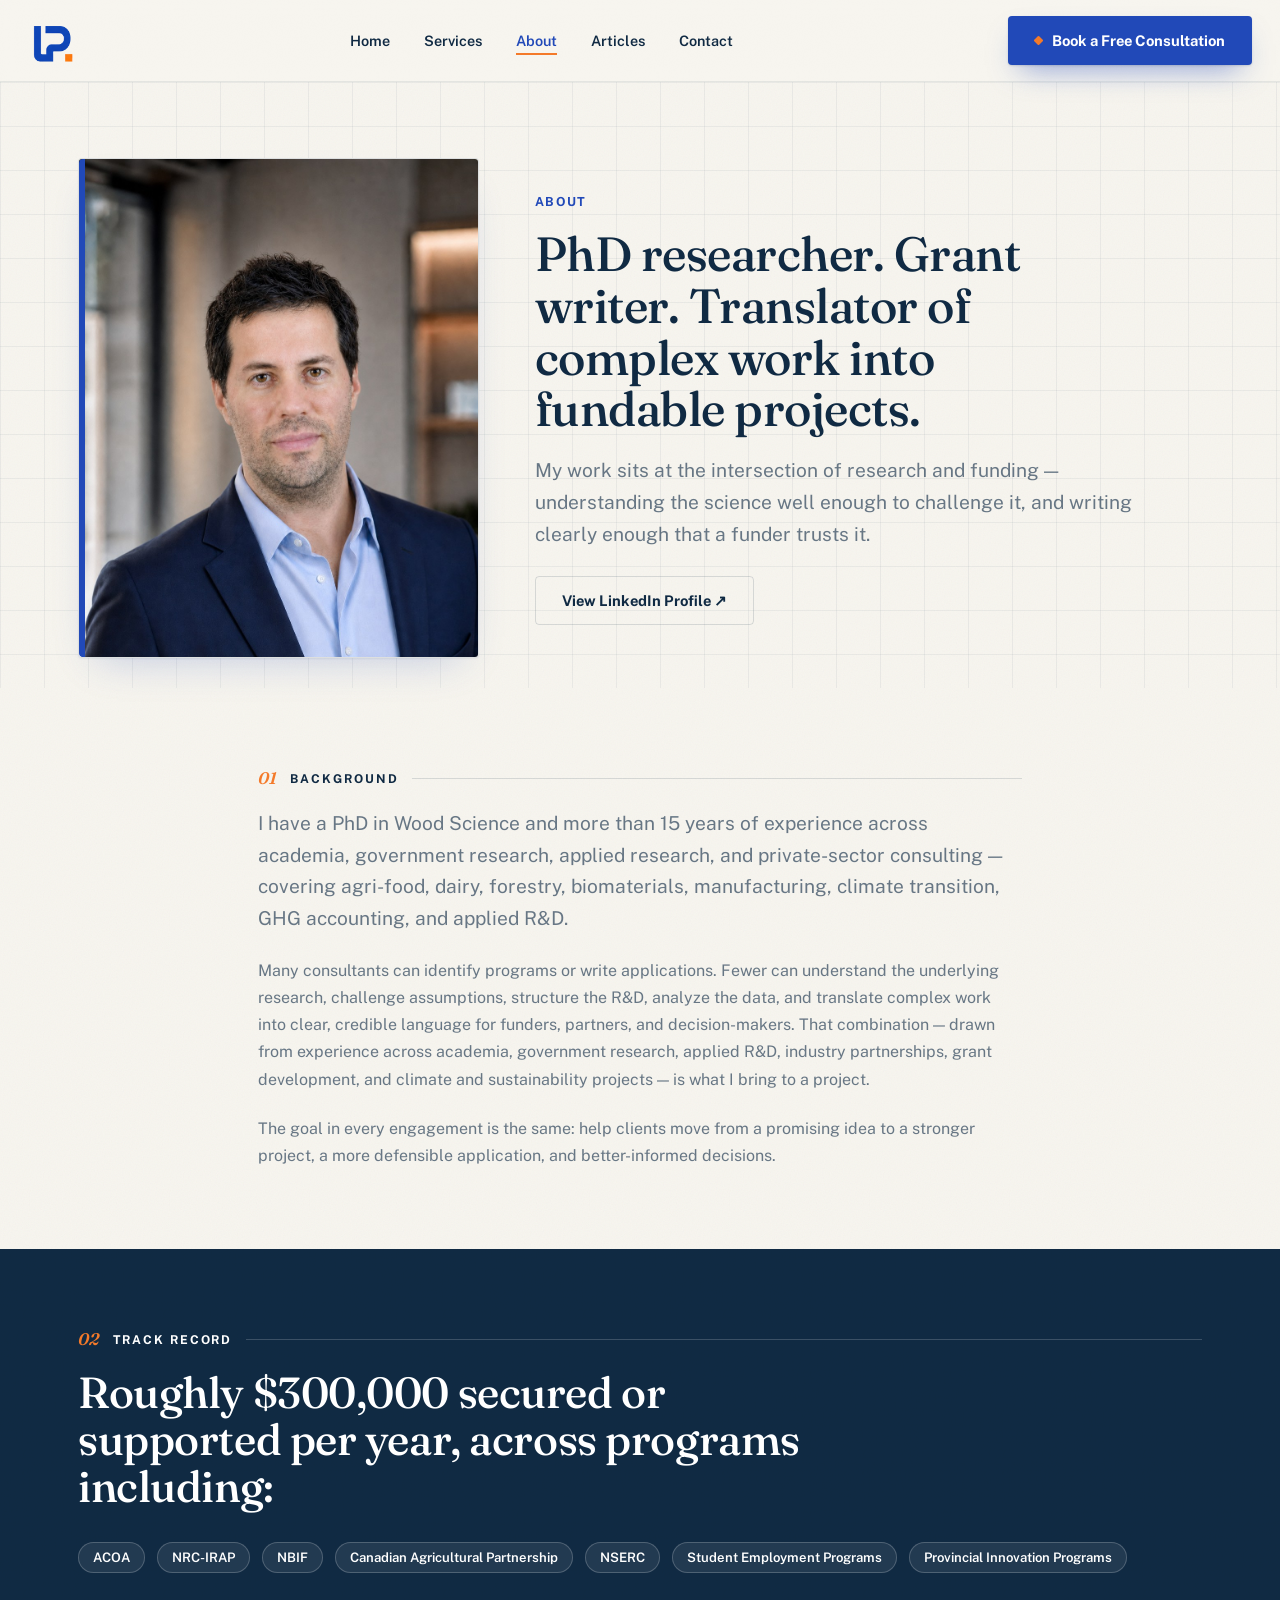
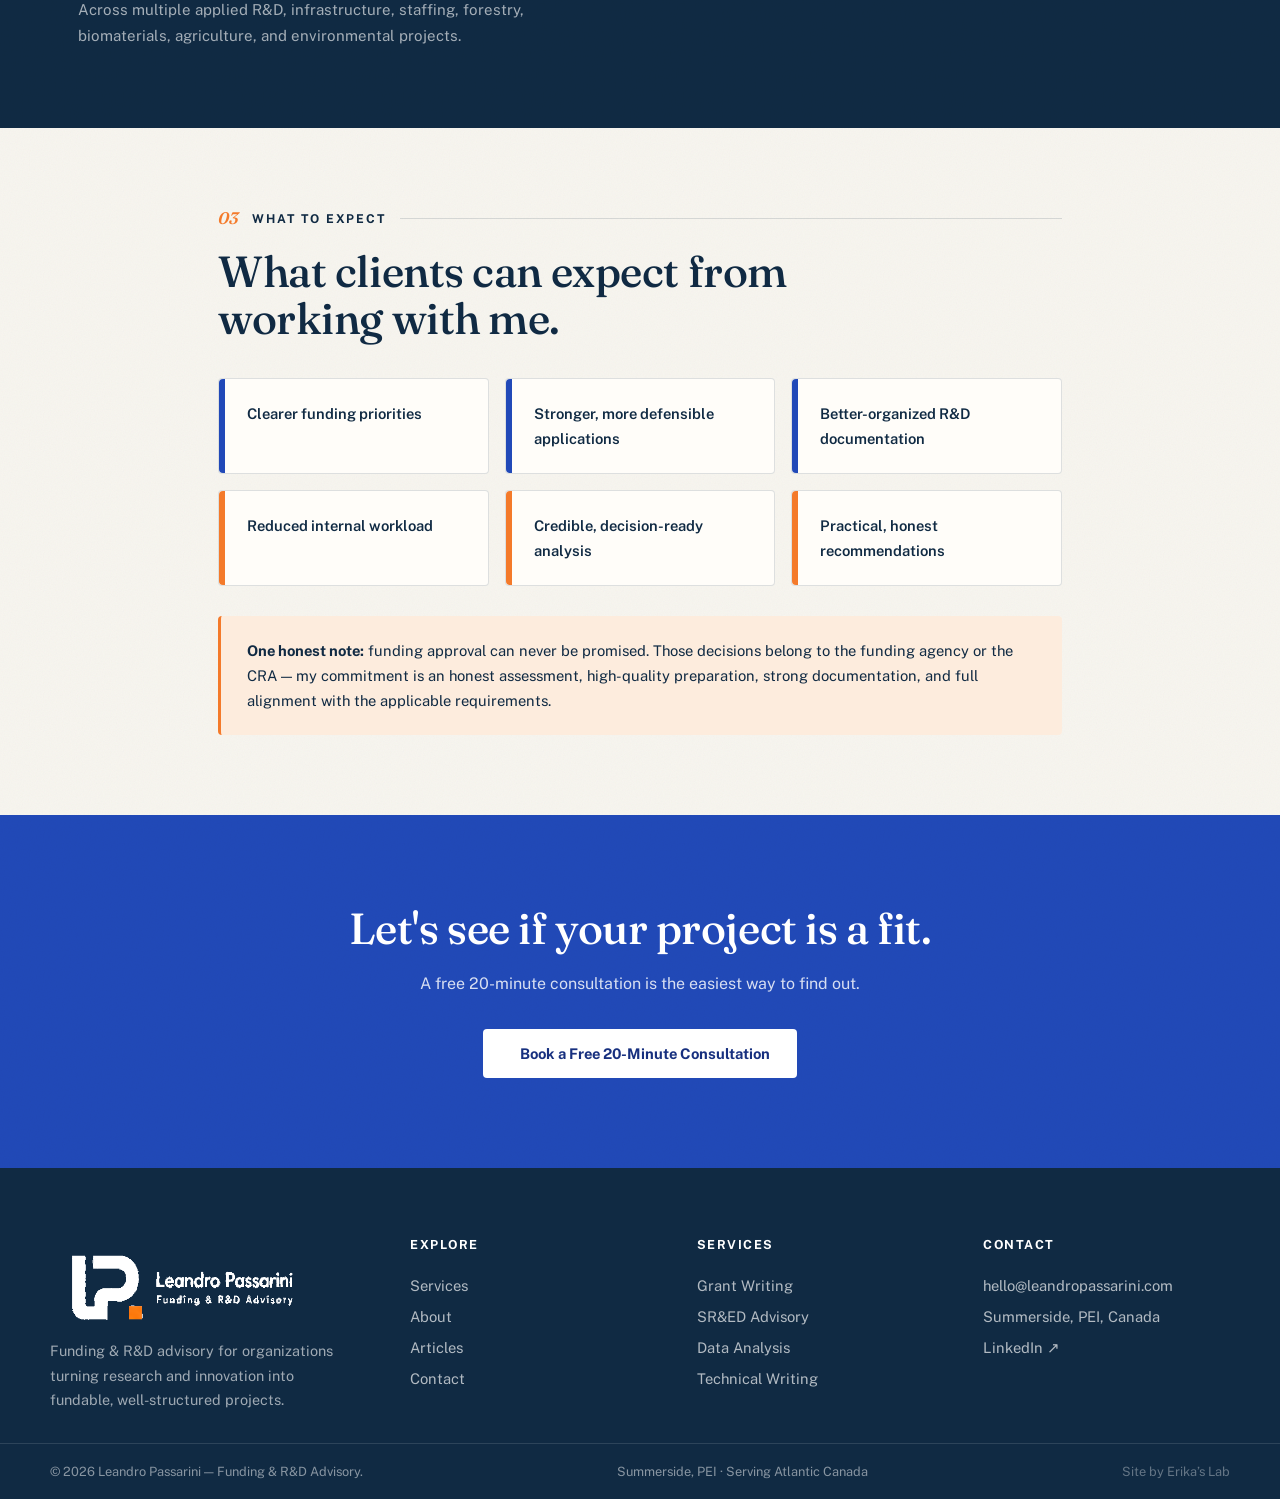
==== about.html @ 08ca97de "Leandro Passarini — Funding & R&D Advisory website" ====
<!doctype html>
<html lang="en">
<head>
<meta charset="UTF-8">
<meta name="viewport" content="width=device-width, initial-scale=1.0">
<title>About Leandro Passarini — Funding & R&D Advisory</title>
<meta name="description" content="PhD in Wood Science with 15+ years across academia, government research, applied R&D, and private-sector consulting. ~$300K/year secured or supported in funding.">
<link rel="icon" type="image/png" href="assets/img/favicon-32.png">
<link rel="apple-touch-icon" href="assets/img/favicon-180.png">
<link rel="preconnect" href="https://fonts.googleapis.com">
<link rel="stylesheet" href="assets/css/style.css">
</head>
<body class="grain">

<header class="site-header">
  <div class="nav-row">
    <a href="index.html" class="brand">
      <img src="assets/img/logo-icon.png" alt="Leandro Passarini" class="word" style="height:44px;">
    </a>
    <nav class="nav-links">
      <a href="index.html">Home</a>
      <a href="services.html">Services</a>
      <a href="about.html" class="active">About</a>
      <a href="articles.html">Articles</a>
      <a href="contact.html">Contact</a>
    </nav>
    <div class="nav-cta">
      <a href="contact.html" class="btn btn-primary"><span class="dot"></span>Book a Free Consultation</a>
      <button class="nav-toggle" aria-label="Menu"><span></span></button>
    </div>
  </div>
  <div class="mobile-panel">
    <a href="index.html">Home</a>
    <a href="services.html">Services</a>
    <a href="about.html">About</a>
    <a href="articles.html">Articles</a>
    <a href="contact.html">Contact</a>
    <a href="contact.html" class="btn btn-primary btn-block"><span class="dot"></span>Book a Free Consultation</a>
  </div>
</header>

<!-- HERO -->
<section class="blueprint" style="padding: 76px 0 30px;">
  <div class="container" style="display:grid; grid-template-columns: 0.75fr 1.25fr; gap:56px; align-items:center;">
    <div class="reveal">
      <div class="report-card" style="--spine: var(--blue); padding:0; overflow:hidden;">
        <img src="assets/img/leandro-headshot.jpg" alt="Leandro Passarini" style="width:100%; aspect-ratio:4/5; object-fit:cover; object-position: top center;">
      </div>
    </div>
    <div class="reveal" style="transition-delay:100ms;">
      <p class="eyebrow" style="margin-bottom:16px;">About</p>
      <h1 style="font-size:clamp(2.1rem,4vw,3rem); max-width:16ch;">PhD researcher. Grant writer. Translator of complex work into fundable projects.</h1>
      <p class="lede" style="margin-top:20px; max-width:52ch;">
        My work sits at the intersection of research and funding — understanding the science well
        enough to challenge it, and writing clearly enough that a funder trusts it.
      </p>
      <a href="https://www.linkedin.com/in/passarinileandro/" target="_blank" rel="noopener" class="btn btn-secondary" style="margin-top:26px;">View LinkedIn Profile ↗</a>
    </div>
  </div>
</section>

<!-- STORY -->
<section style="padding: 80px 0;">
  <div class="container" style="max-width:820px;">
    <div class="section-label reveal"><span class="num">01</span><span class="txt">Background</span><span class="rule"></span></div>
    <div class="reveal" style="display:grid; gap:22px;">
      <p class="lede">I have a PhD in Wood Science and more than 15 years of experience across academia, government research, applied research, and private-sector consulting — covering agri-food, dairy, forestry, biomaterials, manufacturing, climate transition, GHG accounting, and applied R&amp;D.</p>
      <p>Many consultants can identify programs or write applications. Fewer can understand the underlying research, challenge assumptions, structure the R&amp;D, analyze the data, and translate complex work into clear, credible language for funders, partners, and decision-makers. That combination — drawn from experience across academia, government research, applied R&amp;D, industry partnerships, grant development, and climate and sustainability projects — is what I bring to a project.</p>
      <p>The goal in every engagement is the same: help clients move from a promising idea to a stronger project, a more defensible application, and better-informed decisions.</p>
    </div>
  </div>
</section>

<!-- TRACK RECORD -->
<section style="padding: 80px 0; background: var(--navy);">
  <div class="container">
    <div class="section-label reveal"><span class="num" style="color:var(--orange);">02</span><span class="txt" style="color:#fff;">Track record</span><span class="rule" style="background:rgba(255,255,255,0.18);"></span></div>
    <h2 class="reveal" style="color:#fff; max-width:26ch;">Roughly $300,000 secured or supported per year, across programs including:</h2>
    <div class="reveal" style="display:flex; flex-wrap:wrap; gap:12px; margin-top:32px;">
      <span class="tag-pill" style="background:rgba(255,255,255,0.08); color:#fff; border-color:rgba(255,255,255,0.2);">ACOA</span>
      <span class="tag-pill" style="background:rgba(255,255,255,0.08); color:#fff; border-color:rgba(255,255,255,0.2);">NRC-IRAP</span>
      <span class="tag-pill" style="background:rgba(255,255,255,0.08); color:#fff; border-color:rgba(255,255,255,0.2);">NBIF</span>
      <span class="tag-pill" style="background:rgba(255,255,255,0.08); color:#fff; border-color:rgba(255,255,255,0.2);">Canadian Agricultural Partnership</span>
      <span class="tag-pill" style="background:rgba(255,255,255,0.08); color:#fff; border-color:rgba(255,255,255,0.2);">NSERC</span>
      <span class="tag-pill" style="background:rgba(255,255,255,0.08); color:#fff; border-color:rgba(255,255,255,0.2);">Student Employment Programs</span>
      <span class="tag-pill" style="background:rgba(255,255,255,0.08); color:#fff; border-color:rgba(255,255,255,0.2);">Provincial Innovation Programs</span>
    </div>
    <p class="reveal" style="color:rgba(255,255,255,0.62); margin-top:24px; max-width:60ch; font-size:0.94rem;">Across multiple applied R&amp;D, infrastructure, staffing, forestry, biomaterials, agriculture, and environmental projects.</p>
  </div>
</section>

<!-- WHAT TO EXPECT -->
<section style="padding: 80px 0;">
  <div class="container" style="max-width:900px;">
    <div class="section-label reveal"><span class="num">03</span><span class="txt">What to expect</span><span class="rule"></span></div>
    <h2 class="reveal" style="max-width:24ch; margin-bottom:36px;">What clients can expect from working with me.</h2>
    <div class="grid grid-3 reveal-stagger reveal" style="gap:16px;">
      <div class="reveal report-card" style="--spine: var(--blue); box-shadow:none; padding:22px 22px 22px 28px;"><p style="font-size:0.92rem; color:var(--navy); font-weight:600;">Clearer funding priorities</p></div>
      <div class="reveal report-card" style="--spine: var(--blue); box-shadow:none; padding:22px 22px 22px 28px;"><p style="font-size:0.92rem; color:var(--navy); font-weight:600;">Stronger, more defensible applications</p></div>
      <div class="reveal report-card" style="--spine: var(--blue); box-shadow:none; padding:22px 22px 22px 28px;"><p style="font-size:0.92rem; color:var(--navy); font-weight:600;">Better-organized R&amp;D documentation</p></div>
      <div class="reveal report-card" style="--spine: var(--orange); box-shadow:none; padding:22px 22px 22px 28px;"><p style="font-size:0.92rem; color:var(--navy); font-weight:600;">Reduced internal workload</p></div>
      <div class="reveal report-card" style="--spine: var(--orange); box-shadow:none; padding:22px 22px 22px 28px;"><p style="font-size:0.92rem; color:var(--navy); font-weight:600;">Credible, decision-ready analysis</p></div>
      <div class="reveal report-card" style="--spine: var(--orange); box-shadow:none; padding:22px 22px 22px 28px;"><p style="font-size:0.92rem; color:var(--navy); font-weight:600;">Practical, honest recommendations</p></div>
    </div>
    <div class="reveal" style="margin-top:30px; padding:22px 26px; background: var(--orange-tint); border-left:3px solid var(--orange); border-radius:var(--radius);">
      <p style="font-size:0.92rem; color:var(--navy);"><strong>One honest note:</strong> funding approval can never be promised. Those decisions belong to the funding agency or the CRA — my commitment is an honest assessment, high-quality preparation, strong documentation, and full alignment with the applicable requirements.</p>
    </div>
  </div>
</section>

<!-- CTA -->
<section class="blueprint" style="padding: 90px 0; background: var(--blue);">
  <div class="container reveal" style="text-align:center;">
    <h2 style="color:#fff; max-width:22ch; margin:0 auto;">Let's see if your project is a fit.</h2>
    <p style="color:rgba(255,255,255,0.82); margin:18px auto 0; max-width:50ch;">A free 20-minute consultation is the easiest way to find out.</p>
    <div style="display:flex; gap:16px; justify-content:center; margin-top:32px; flex-wrap:wrap;">
      <a href="contact.html" class="btn" style="background:#fff; color:var(--blue-deep);"><span class="dot"></span>Book a Free 20-Minute Consultation</a>
    </div>
  </div>
</section>

<footer class="site-footer">
  <div class="container" style="padding: 70px 0 30px; display:grid; grid-template-columns: 1.3fr 1fr 1fr 1fr; gap:40px;">
    <div>
      <img src="assets/img/logo-lockup-white.png" alt="Leandro Passarini" style="height:85px; margin-bottom:16px;">
      <p style="color:rgba(255,255,255,0.6); font-size:0.9rem; max-width:32ch;">Funding &amp; R&amp;D advisory for organizations turning research and innovation into fundable, well-structured projects.</p>
    </div>
    <div>
      <h4>Explore</h4>
      <a href="services.html" class="flink">Services</a>
      <a href="about.html" class="flink">About</a>
      <a href="articles.html" class="flink">Articles</a>
      <a href="contact.html" class="flink">Contact</a>
    </div>
    <div>
      <h4>Services</h4>
      <a href="services.html#grants" class="flink">Grant Writing</a>
      <a href="services.html#sred" class="flink">SR&amp;ED Advisory</a>
      <a href="services.html#data" class="flink">Data Analysis</a>
      <a href="services.html#writing" class="flink">Technical Writing</a>
    </div>
    <div>
      <h4>Contact</h4>
      <a href="mailto:hello@leandropassarini.com" class="flink">hello@leandropassarini.com</a>
      <a href="#" class="flink">Summerside, PEI, Canada</a>
      <a href="https://www.linkedin.com/in/passarinileandro/" target="_blank" rel="noopener" class="flink">LinkedIn ↗</a>
    </div>
  </div>
  <div class="footer-bottom">
    <div class="container" style="padding:20px 0; display:flex; justify-content:space-between; flex-wrap:wrap; gap:10px;">
      <span>© 2026 Leandro Passarini — Funding &amp; R&amp;D Advisory.</span>
      <span>Summerside, PEI · Serving Atlantic Canada</span>
      <span style="opacity:0.7;">Site by Erika’s Lab</span>
    </div>
  </div>
</footer>

<script src="assets/js/main.js"></script>
</body>
</html>
---- assets/css/style.css ----
/* ============================================================
   Leandro Passarini — Funding & R&D Advisory
   Shared stylesheet
   ============================================================ */

@import url('https://fonts.googleapis.com/css2?family=Fraunces:ital,opsz,wght@0,9..144,300;0,9..144,400;0,9..144,500;0,9..144,600;0,9..144,700;1,9..144,400;1,9..144,500&family=Public+Sans:wght@400;500;600;700;800&display=swap');

:root{
  --blue:        #2149B8;
  --blue-deep:   #17307F;
  --blue-tint:   #EAEFFA;
  --orange:      #F47A2A;
  --orange-tint: #FDECDD;
  --navy:        #102A43;
  --cream:       #F7F5EF;
  --cream-dim:   #EFEAE0;
  --paper:       #FFFDF9;
  --charcoal:    #24313A;
  --ink-soft:    rgba(16,42,67,0.62);
  --line:        rgba(16,42,67,0.14);
  --line-soft:   rgba(16,42,67,0.08);

  --serif: 'Fraunces', 'Iowan Old Style', ui-serif, Georgia, serif;
  --sans:  'Public Sans', -apple-system, BlinkMacSystemFont, sans-serif;

  --container: 1180px;
  --radius: 4px;
  --shadow-card: 0 1px 2px rgba(16,42,67,0.06), 0 18px 40px -20px rgba(33,73,184,0.28);
  --shadow-card-hover: 0 1px 2px rgba(16,42,67,0.08), 0 28px 56px -20px rgba(33,73,184,0.38);
}

*, *::before, *::after{ box-sizing: border-box; }
html{ scroll-behavior: smooth; }
body{
  margin:0;
  font-family: var(--sans);
  color: var(--charcoal);
  background: var(--cream);
  -webkit-font-smoothing: antialiased;
  overflow-x: hidden;
}

img{ max-width:100%; display:block; }
a{ color: inherit; text-decoration: none; }

.container{
  max-width: var(--container);
  margin: 0 auto;
  padding: 0 28px;
}

/* ---------- Grain / texture ---------- */
.grain{ position: relative; isolation: isolate; }
.grain::before{
  content:"";
  position:absolute; top:0; right:0; bottom:0; left:0;
  background-image: url("data:image/svg+xml,%3Csvg xmlns='http://www.w3.org/2000/svg' width='140' height='140'%3E%3Cfilter id='n'%3E%3CfeTurbulence type='fractalNoise' baseFrequency='0.85' numOctaves='2' stitchTiles='stitch'/%3E%3C/filter%3E%3Crect width='100%25' height='100%25' filter='url(%23n)' opacity='0.05'/%3E%3C/svg%3E");
  pointer-events:none;
  z-index: 0;
  mix-blend-mode: multiply;
}

.blueprint{
  background-image:
    linear-gradient(rgba(16,42,67,0.055) 1px, transparent 1px),
    linear-gradient(90deg, rgba(16,42,67,0.055) 1px, transparent 1px);
  background-size: 44px 44px;
}

/* ---------- Typography ---------- */
h1,h2,h3,h4{
  font-family: var(--serif);
  color: var(--navy);
  margin: 0;
  font-weight: 500;
  letter-spacing: -0.01em;
  line-height: 1.08;
}
h1{ font-size: clamp(2.6rem, 5vw, 4.4rem); font-weight: 500; }
h2{ font-size: clamp(2rem, 3.4vw, 2.9rem); }
h3{ font-size: clamp(1.3rem, 2vw, 1.6rem); }

p{ line-height: 1.7; color: var(--ink-soft); margin: 0; }
.lede{ font-size: 1.2rem; line-height: 1.65; }

.eyebrow{
  font-family: var(--sans);
  font-size: 0.78rem;
  font-weight: 700;
  letter-spacing: 0.14em;
  text-transform: uppercase;
  color: var(--blue);
}

/* section number/label system, echoes the brand stress-test sheet */
.section-label{
  display:flex;
  align-items:center;
  gap: 14px;
  margin-bottom: 20px;
}
.section-label .num{
  font-family: var(--serif);
  font-style: italic;
  font-size: 1.05rem;
  color: var(--orange);
  font-weight: 600;
}
.section-label .txt{
  font-size: 0.76rem;
  font-weight: 700;
  letter-spacing: 0.16em;
  text-transform: uppercase;
  color: var(--navy);
  white-space: nowrap;
}
.section-label .rule{
  height:1px;
  background: var(--line);
  flex: 1;
}

/* ---------- Buttons ---------- */
.btn{
  display: inline-flex;
  align-items: center;
  gap: 10px;
  font-family: var(--sans);
  font-weight: 700;
  font-size: 0.92rem;
  padding: 15px 26px;
  border-radius: var(--radius);
  border: 1.5px solid transparent;
  cursor: pointer;
  transition: transform 0.35s cubic-bezier(.2,.8,.2,1), box-shadow 0.35s cubic-bezier(.2,.8,.2,1), background 0.25s ease, border-color .25s ease, color .25s ease;
  white-space: nowrap;
}
.btn-primary{
  background: var(--blue);
  color: #fff;
  box-shadow: 0 1px 2px rgba(16,42,67,.15), 0 14px 30px -12px rgba(33,73,184,.55);
}
.btn-primary:hover{
  background: var(--blue-deep);
  transform: translateY(-2px);
  box-shadow: 0 1px 2px rgba(16,42,67,.18), 0 20px 34px -12px rgba(33,73,184,.65);
}
.btn-primary .dot{
  width:7px; height:7px; border-radius:1px; background: var(--orange);
  transform: rotate(45deg);
}
.btn-secondary{
  background: transparent;
  color: var(--navy);
  border-color: var(--line);
}
.btn-secondary:hover{
  border-color: var(--navy);
  transform: translateY(-2px);
}
.btn-ghost-light{
  background: transparent;
  color: #fff;
  border-color: rgba(255,255,255,0.32);
}
.btn-ghost-light:hover{
  border-color: #fff;
  transform: translateY(-2px);
}
.btn-block{ width:100%; justify-content:center; }

/* ---------- Nav ---------- */
.site-header{
  position: sticky;
  top: 0;
  z-index: 100;
  background: rgba(247,245,239,0.86);
  backdrop-filter: blur(10px) saturate(140%);
  border-bottom: 1px solid var(--line-soft);
}
.nav-row{
  display:flex;
  align-items:center;
  justify-content:space-between;
  padding: 16px 28px;
}
.brand{ display:flex; align-items:center; gap:10px; }
.brand img{ height: 34px; width:auto; }
.brand .word{ height: 30px; width:auto; }

.nav-links{
  display:flex;
  align-items:center;
  gap: 34px;
}
.nav-links a{
  font-size: 0.9rem;
  font-weight: 600;
  color: var(--navy);
  position: relative;
  padding: 4px 0;
}
.nav-links a::after{
  content:"";
  position:absolute; left:0; bottom:-2px;
  width:0; height:2px;
  background: var(--orange);
  transition: width .3s ease;
}
.nav-links a:hover::after,
.nav-links a.active::after{ width:100%; }
.nav-links a.active{ color: var(--blue); }

.nav-cta{ display:flex; align-items:center; gap:18px; }

.nav-toggle{
  display:none;
  width:40px; height:40px;
  border:1px solid var(--line);
  border-radius: var(--radius);
  background:none;
  align-items:center; justify-content:center;
  cursor:pointer;
}
.nav-toggle span, .nav-toggle span::before, .nav-toggle span::after{
  content:"";
  display:block;
  width:18px; height:2px;
  background: var(--navy);
  position:relative;
  transition: transform .25s ease, opacity .25s ease;
}
.nav-toggle span::before{ position:absolute; top:-6px; }
.nav-toggle span::after{ position:absolute; top:6px; }

.mobile-panel{
  display:none;
  flex-direction:column;
  width:100%;
  gap: 4px;
  padding: 10px 28px 26px;
  border-top: 1px solid var(--line-soft);
  box-sizing: border-box;
}
.mobile-panel a{
  display:block;
  width:100%;
  padding: 12px 4px;
  font-weight: 600;
  color: var(--navy);
  border-bottom: 1px solid var(--line-soft);
  box-sizing: border-box;
}
.mobile-panel .btn{ margin-top: 14px; }

body.nav-open .mobile-panel{ display:flex; }
body.nav-open .nav-toggle span{ background: transparent; }
body.nav-open .nav-toggle span::before{ transform: rotate(45deg) translate(4px,5px); }
body.nav-open .nav-toggle span::after{ transform: rotate(-45deg) translate(4px,-5px); }

@media (max-width: 860px){
  .nav-links{ display:none; }
  .nav-cta .btn{ display:none; }
  .nav-toggle{ display:flex; }
}

/* ---------- Report card (core recurring motif) ---------- */
.report-card{
  position: relative;
  background: var(--paper);
  border: 1px solid var(--line);
  border-radius: var(--radius);
  padding: 34px 30px 30px 40px;
  box-shadow: var(--shadow-card);
  transition: transform .45s cubic-bezier(.2,.8,.2,1), box-shadow .45s cubic-bezier(.2,.8,.2,1);
}
.report-card::before{
  content:"";
  position:absolute; left:0; top:0; bottom:0;
  width: 6px;
  background: var(--spine, var(--blue));
  border-radius: var(--radius) 0 0 var(--radius);
}
.report-card:hover{
  transform: translateY(-6px);
  box-shadow: var(--shadow-card-hover);
}
.report-card .tag{
  font-size: 0.72rem;
  font-weight: 700;
  letter-spacing: 0.12em;
  text-transform: uppercase;
  color: var(--orange);
  margin-bottom: 14px;
  display:block;
}
.report-card h3{ margin-bottom: 12px; }
.report-card p{ font-size: 0.96rem; }
.report-card .stamp{
  position:absolute;
  top: 26px; right: 26px;
  width: 10px; height:10px;
  background: var(--orange);
  transform: rotate(45deg);
  opacity: 0.9;
}

/* ---------- Cards row / grid ---------- */
.grid{ display:grid; gap: 24px; }
.grid-2{ grid-template-columns: repeat(2, 1fr); }
.grid-3{ grid-template-columns: repeat(3, 1fr); }
.grid-4{ grid-template-columns: repeat(4, 1fr); }
@media (max-width: 980px){
  .grid-4{ grid-template-columns: repeat(2,1fr); }
  .grid-3{ grid-template-columns: repeat(2,1fr); }
}
@media (max-width: 640px){
  .grid-2, .grid-3, .grid-4{ grid-template-columns: 1fr; }
}

/* ---------- Scroll reveal ---------- */
.reveal{
  opacity: 0;
  transform: translateY(26px);
  transition: opacity .8s cubic-bezier(.2,.7,.2,1), transform .8s cubic-bezier(.2,.7,.2,1);
}
.reveal.in{ opacity:1; transform: translateY(0); }
.reveal-stagger.in > *{ transition-delay: calc(var(--i, 0) * 90ms); }

/* ---------- Stat strip ---------- */
.stat{
  border-left: 2px solid var(--orange);
  padding-left: 16px;
}
.stat .num{
  font-family: var(--serif);
  font-size: 2.1rem;
  color: var(--navy);
  font-weight: 500;
  line-height:1;
}
.stat .lbl{
  font-size: 0.82rem;
  color: var(--ink-soft);
  margin-top: 6px;
  display:block;
}

/* ---------- Footer ---------- */
.site-footer{
  background: var(--navy);
  color: rgba(255,255,255,0.78);
  position: relative;
}
.site-footer a:hover{ color: #fff; }
.site-footer h4{
  color:#fff;
  font-family: var(--sans);
  font-size: 0.78rem;
  letter-spacing: 0.12em;
  text-transform: uppercase;
  font-weight: 700;
  margin-bottom: 18px;
}
.site-footer .flink{
  display:block;
  padding: 7px 0;
  font-size: 0.92rem;
  color: rgba(255,255,255,0.68);
}
.footer-bottom{
  border-top: 1px solid rgba(255,255,255,0.12);
  font-size: 0.8rem;
  color: rgba(255,255,255,0.5);
}

/* ---------- Misc utility ---------- */
.tag-pill{
  display:inline-flex;
  align-items:center;
  gap:8px;
  font-size: 0.82rem;
  font-weight: 600;
  color: var(--navy);
  background: var(--blue-tint);
  border: 1px solid rgba(33,73,184,0.18);
  padding: 7px 14px;
  border-radius: 999px;
}
.divider{ height:1px; background: var(--line); border:none; margin: 0; }

::selection{ background: var(--orange); color: #fff; }

.pop-in{ animation: popIn .7s cubic-bezier(.2,.8,.2,1) both; }
@keyframes popIn{ from{ opacity:0; transform: translateY(18px);} to{ opacity:1; transform: translateY(0);} }

/* ============================================================
   Flow-text headline animation
   ============================================================ */
.flow-text .word{
  display: inline-block;
  overflow: hidden;
  vertical-align: top;
  padding-bottom: 0.12em;
  margin-bottom: -0.12em;
}
.flow-text .word span{
  display: inline-block;
  animation: flowUp 1s cubic-bezier(.16,1,.3,1) both;
  animation-delay: calc(var(--i, 0) * 70ms + 120ms);
}
@keyframes flowUp{
  from{ transform: translateY(112%) rotate(3deg); opacity: 0; }
  to{ transform: translateY(0) rotate(0deg); opacity: 1; }
}

/* ============================================================
   Count-up numbers
   ============================================================ */
.count-up{ font-variant-numeric: tabular-nums; }

/* ============================================================
   Hero "funding pipeline" animation
   ============================================================ */
.doc-stack{
  position: relative;
  height: 420px;
  max-width: 380px;
  margin: 0 auto;
}
.doc-card-wrap{
  position: absolute;
  top: 0; right: 0; bottom: 0; left: 0;
}
.doc-back-2{ transform: rotate(-8deg) translate(20px, 6px); }
.doc-back-1{ transform: rotate(5deg) translate(-14px, 16px); }
.doc-card{
  background: var(--paper);
  border: 1px solid var(--line);
  border-radius: 10px;
  box-shadow: var(--shadow-card);
  animation: floatSlow 6.5s ease-in-out infinite;
  overflow: hidden;
}
.doc-back-2 .doc-card{ height: 100%; opacity: 0.5; animation-delay: -1s; }
.doc-back-1 .doc-card{ height: 100%; opacity: 0.78; animation-delay: -3.2s; }
@keyframes floatSlow{
  0%, 100%{ transform: translateY(0); }
  50%{ transform: translateY(-12px); }
}
.doc-front{
  position: relative;
  height: 100%;
  padding: 28px 26px 24px;
  display: flex;
  flex-direction: column;
  border-left: 6px solid var(--blue);
  animation-delay: -4.6s;
}
.doc-card-head{
  display: flex;
  align-items: center;
  justify-content: space-between;
}
.doc-tag{
  font-size: 0.72rem;
  font-weight: 700;
  letter-spacing: 0.1em;
  text-transform: uppercase;
  color: var(--orange);
}
.doc-dots{ display:flex; gap:5px; }
.doc-dots span{ width:6px; height:6px; border-radius:50%; background: var(--line); }
.doc-lines{ display:flex; flex-direction:column; gap:9px; margin-top:18px; }
.doc-lines span{ display:block; height:8px; border-radius:2px; background: var(--line-soft); }
.doc-progress{ margin-top: 22px; }
.doc-progress-track{
  height: 7px;
  border-radius: 4px;
  background: var(--line-soft);
  overflow: hidden;
}
.doc-progress-fill{
  height: 100%;
  width: 0;
  border-radius: 4px;
  background: linear-gradient(90deg, var(--blue), var(--orange));
  animation: pageFill 16s ease-in-out infinite;
}
@keyframes pageFill{
  0%, 3%{ width: 0; }
  20%, 26%{ width: var(--target, 86%); }
  26.5%, 100%{ width: 0; }
}
.doc-progress-label{
  display:block;
  margin-top: 8px;
  font-size: 0.74rem;
  color: var(--ink-soft);
  font-weight: 600;
}

/* Cycling "pages" inside the front card — one per service, crossfading in turn */
.doc-pages{ position: relative; flex: 1; overflow: hidden; }
.doc-page{
  position: absolute;
  top: 0; right: 0; bottom: 0; left: 0;
  width: 100%;
  height: 100%;
  display: flex;
  flex-direction: column;
  justify-content: space-between;
  animation: pageShow 16s ease-in-out infinite;
}
@keyframes pageShow{
  0%, 100%{ opacity: 0; }
  3%{ opacity: 1; }
  22%{ opacity: 1; }
  26%{ opacity: 0; }
}
.doc-footer{
  display: flex;
  align-items: center;
  justify-content: space-between;
  margin-top: 22px;
}
.doc-badge{
  font-size: 0.72rem;
  font-weight: 700;
  letter-spacing: 0.03em;
  color: var(--blue);
  background: var(--blue-tint);
  border-radius: 20px;
  padding: 7px 13px;
}
.doc-check{
  width: 40px; height: 40px;
  flex-shrink: 0;
  border-radius: 50%;
  background: var(--orange);
  display: flex; align-items:center; justify-content:center;
  box-shadow: 0 10px 22px -8px rgba(244,122,42,0.6);
}
.doc-check svg{ width: 20px; height: 20px; }
.doc-check path{
  fill: none;
  stroke: #fff;
  stroke-width: 3.4;
  stroke-linecap: round;
  stroke-linejoin: round;
}

.doc-orbit{
  position: absolute;
  top: -30px; right: -30px; bottom: -30px; left: -30px;
  z-index: -1;
  border: 1.5px dashed rgba(33,73,184,0.18);
  border-radius: 50%;
  animation: spinSlow 30s linear infinite;
}
.doc-orbit-dot{
  position: absolute;
  top: -4px; left: 50%;
  width: 8px; height: 8px;
  margin-left: -4px;
  background: var(--orange);
  border-radius: 50%;
  box-shadow: 0 0 0 5px var(--orange-tint);
}
@keyframes spinSlow{ to{ transform: rotate(360deg); } }

@media (prefers-reduced-motion: reduce){
  .flow-text .word span,
  .doc-card, .doc-page, .doc-orbit,
  .marquee-track{
    animation: none !important;
    opacity: 1 !important;
    transform: none !important;
  }
  .doc-progress-fill{ animation: none !important; width: var(--target, 86%) !important; }
  .doc-page ~ .doc-page{ display: none; }
  .marquee-track{ flex-wrap: wrap; width: 100% !important; }
  .marquee-track [aria-hidden="true"]{ display: none; }
  .flip-card-inner{ transition: none !important; }
}

@media (max-width: 980px){
  .doc-stack{ height: 340px; max-width: 300px; }
}

/* Collapse the ad-hoc inline two-column split layouts used across
   hero / about / service sections down to a single column on tablet+mobile. */
@media (max-width: 860px){
  [style*="grid-template-columns"]{
    grid-template-columns: 1fr !important;
  }
  .doc-stack{ margin-top: 40px; }
}

/* ============================================================
   Flip cards (service cards)
   ============================================================ */
.flip-card{
  height: 320px;
  perspective: 1400px;
  cursor: pointer;
  outline: none;
}
.flip-card-inner{
  position: relative;
  width: 100%;
  height: 100%;
  transition: transform .75s cubic-bezier(.2,.8,.2,1);
  transform-style: preserve-3d;
}
.flip-card.flipped .flip-card-inner{ transform: rotateY(180deg); }
.flip-card:focus-visible .flip-card-inner{ box-shadow: 0 0 0 3px var(--blue-tint); border-radius: var(--radius); }

.flip-card-front, .flip-card-back{
  position: absolute;
  top: 0; right: 0; bottom: 0; left: 0;
  backface-visibility: hidden;
  -webkit-backface-visibility: hidden;
  display: flex;
  flex-direction: column;
}
.flip-card-back{
  transform: rotateY(180deg);
  justify-content: center;
}
/* .report-card:hover sets its own transform (lift) — it would fight the
   flip rotation, so neutralize it specifically on flip-card faces. */
.flip-card .report-card:hover{ transform: none; box-shadow: var(--shadow-card-hover); }
.flip-card-back:hover{ transform: rotateY(180deg) !important; }
.flip-card-front p{ font-size: 0.95rem; }
.flip-card-back h4{
  font-size: 0.78rem;
  font-weight: 700;
  letter-spacing: 0.1em;
  text-transform: uppercase;
  color: var(--orange);
  margin-bottom: 14px;
}
.flip-card-back ul{
  list-style: none;
  padding: 0;
  margin: 0;
  display: flex;
  flex-direction: column;
  gap: 12px;
}
.flip-card-back li{
  font-size: 0.86rem;
  line-height: 1.5;
  color: var(--ink-soft);
  padding-left: 16px;
  position: relative;
}
.flip-card-back li::before{
  content: "";
  position: absolute;
  left: 0; top: 7px;
  width: 6px; height: 6px;
  background: var(--orange);
  transform: rotate(45deg);
}
.flip-hint{
  position: absolute;
  top: 20px; right: 22px;
  font-size: 0.68rem;
  font-weight: 700;
  letter-spacing: 0.04em;
  color: var(--ink-soft);
  opacity: 0.7;
  transition: opacity .2s ease, color .2s ease;
}
.flip-card:hover .flip-hint,
.flip-card:focus-visible .flip-hint{ opacity: 1; color: var(--blue); }
.flip-card-back .flip-hint{ top: auto; bottom: 20px; right: 22px; }

@media (max-width: 640px){
  .flip-card{ height: 290px; }
}

/* ============================================================
   Marquee (Programs & funders worked with)
   ============================================================ */
.marquee{
  width: 100%;
  overflow: hidden;
  -webkit-mask-image: linear-gradient(90deg, transparent, black 6%, black 94%, transparent);
  mask-image: linear-gradient(90deg, transparent, black 6%, black 94%, transparent);
}
.marquee-track{
  display: flex;
  align-items: center;
  gap: 12px;
  width: max-content;
  animation: marqueeScroll 28s linear infinite;
}
.marquee:hover .marquee-track{ animation-play-state: paused; }
.marquee-track .tag-pill{ white-space: nowrap; }
@keyframes marqueeScroll{
  from{ transform: translateX(0); }
  to{ transform: translateX(-50%); }
}
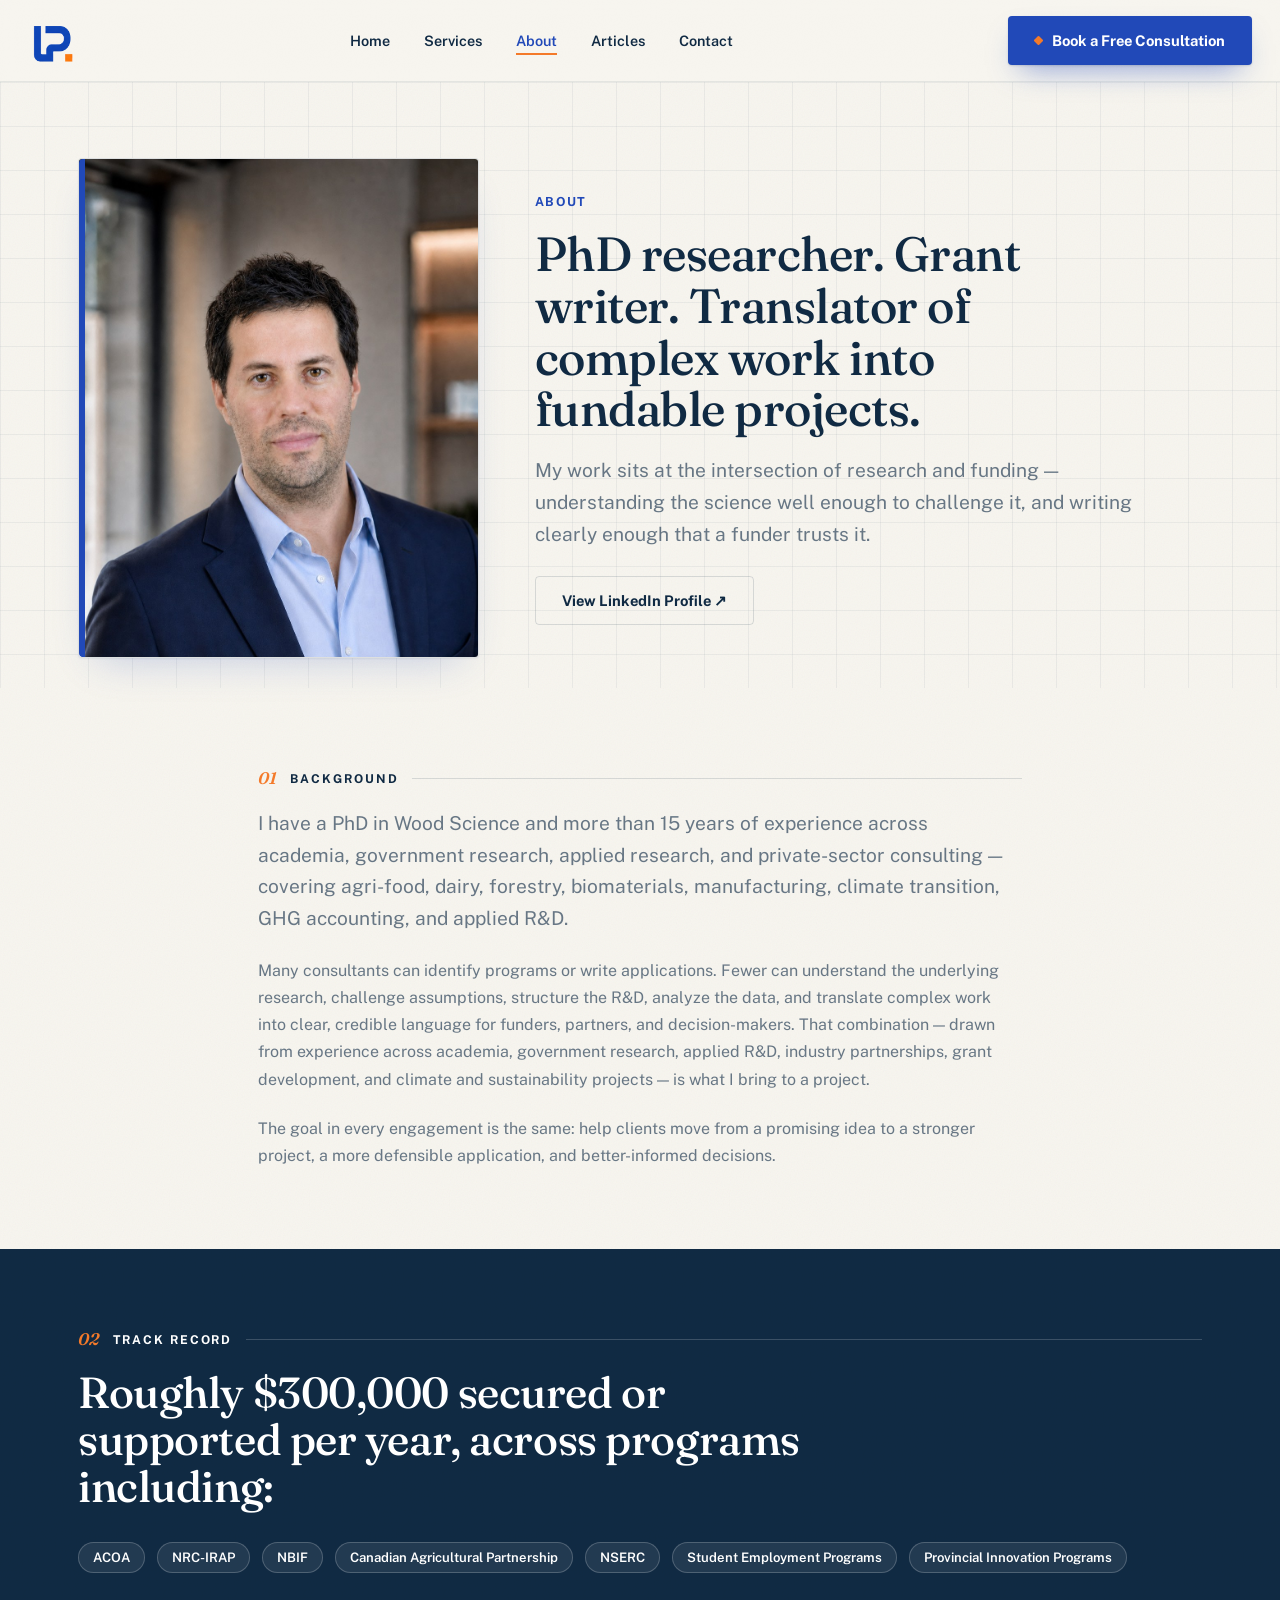
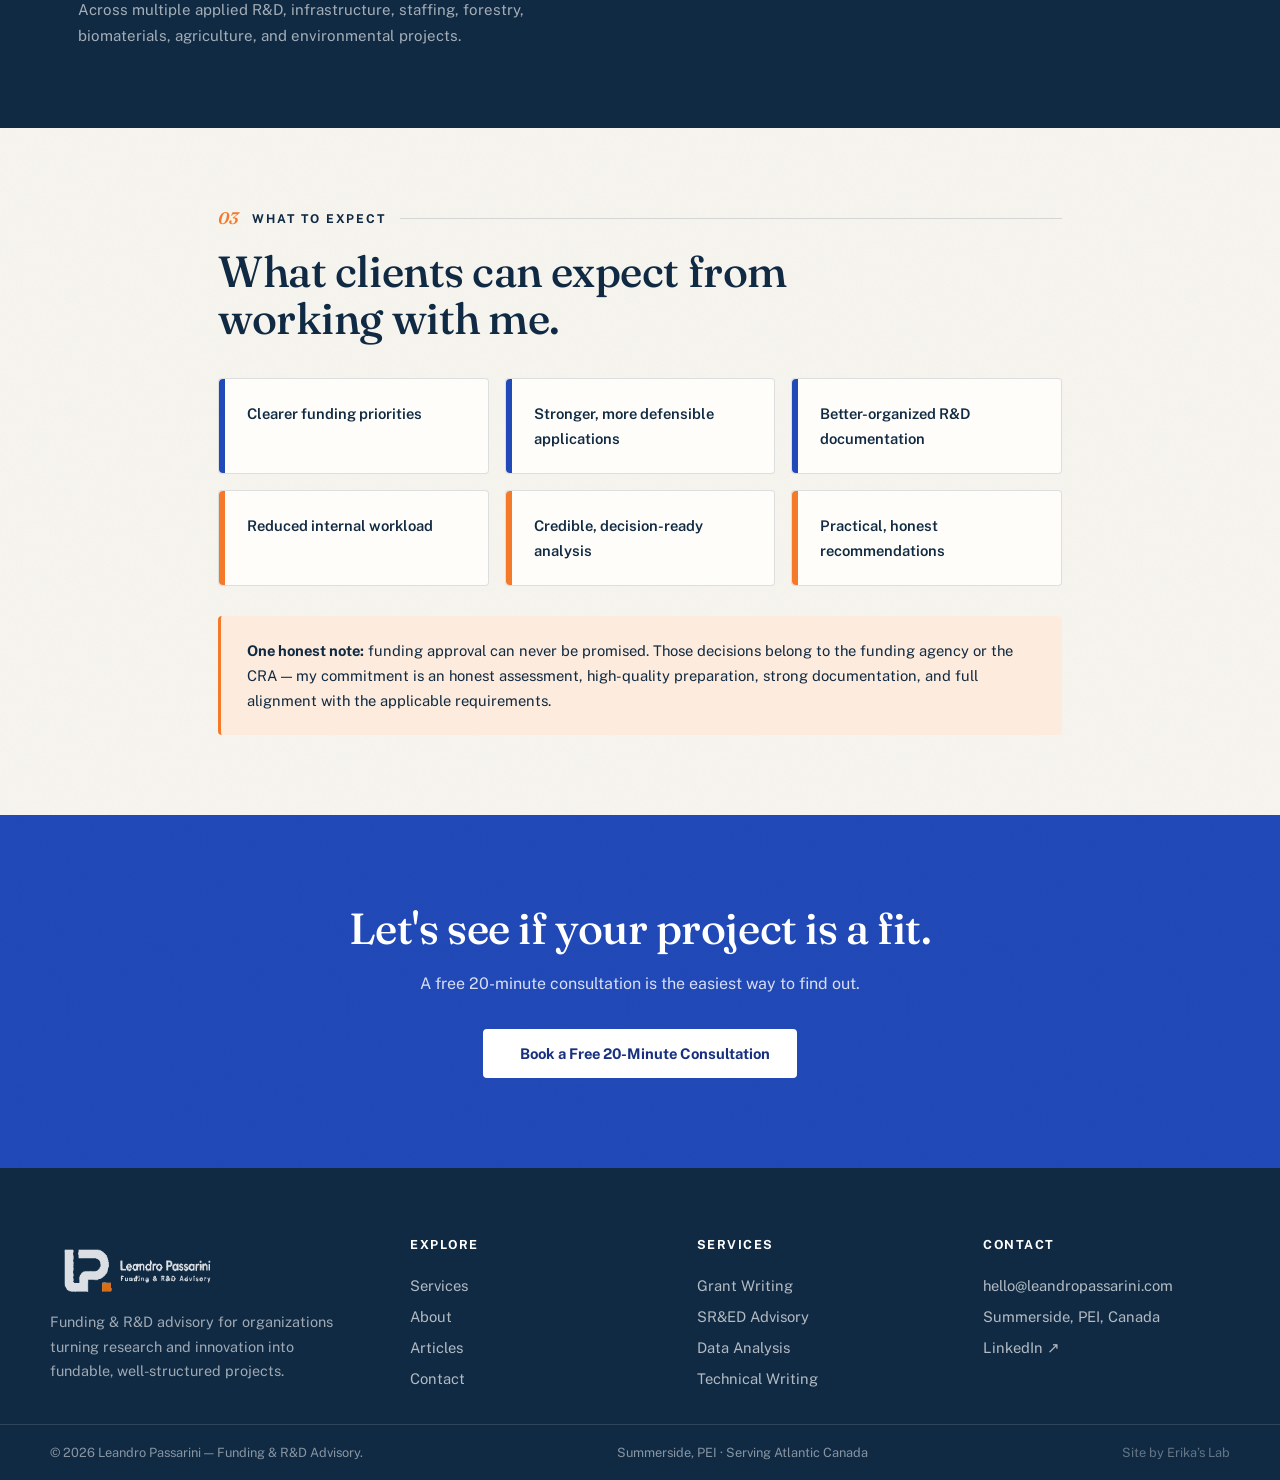
==== commit f1176267: "Reduce footer logo prominence" ====
--- a/about.html
+++ b/about.html
@@ -122,7 +122,7 @@
 <footer class="site-footer">
   <div class="container" style="padding: 70px 0 30px; display:grid; grid-template-columns: 1.3fr 1fr 1fr 1fr; gap:40px;">
     <div>
-      <img src="assets/img/logo-lockup-white.png" alt="Leandro Passarini" style="height:85px; margin-bottom:16px;">
+      <img src="assets/img/logo-lockup-white.png" alt="Leandro Passarini" style="height:56px; margin-bottom:16px; opacity:0.85;">
       <p style="color:rgba(255,255,255,0.6); font-size:0.9rem; max-width:32ch;">Funding &amp; R&amp;D advisory for organizations turning research and innovation into fundable, well-structured projects.</p>
     </div>
     <div>
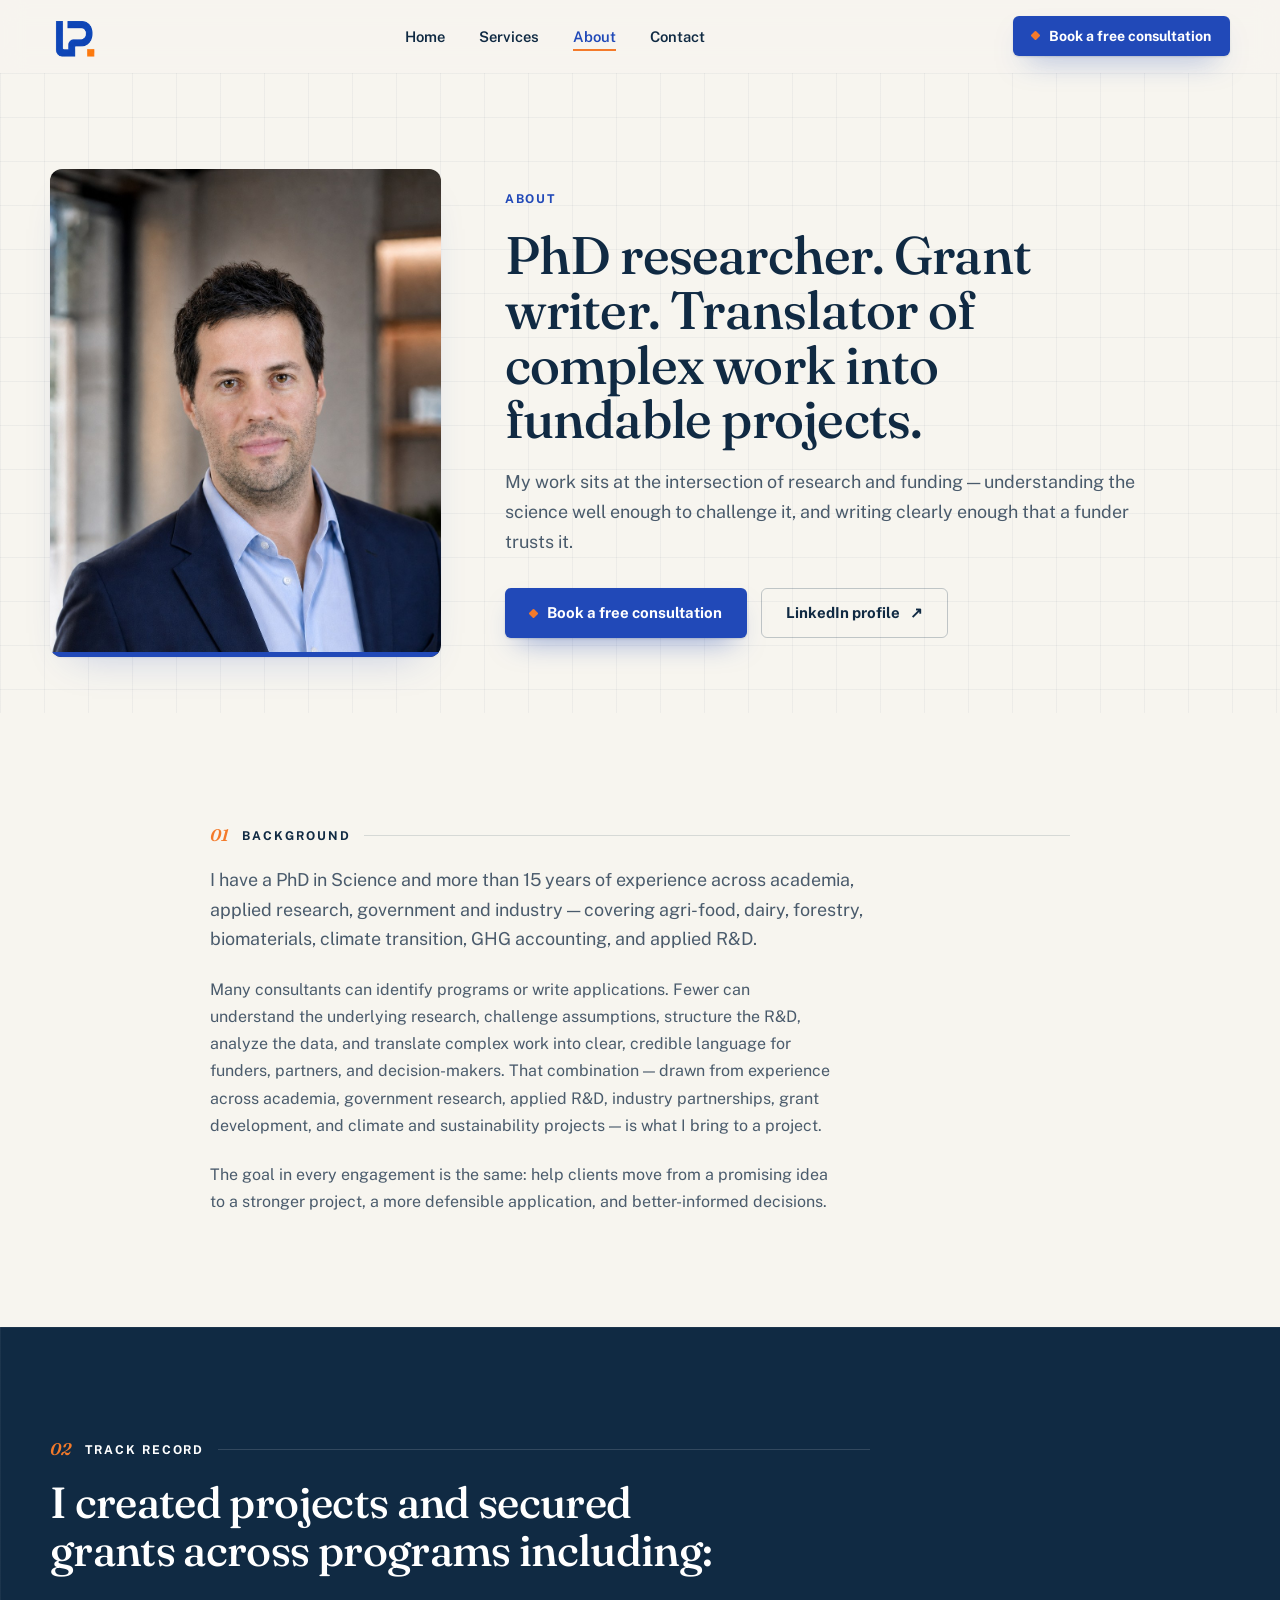
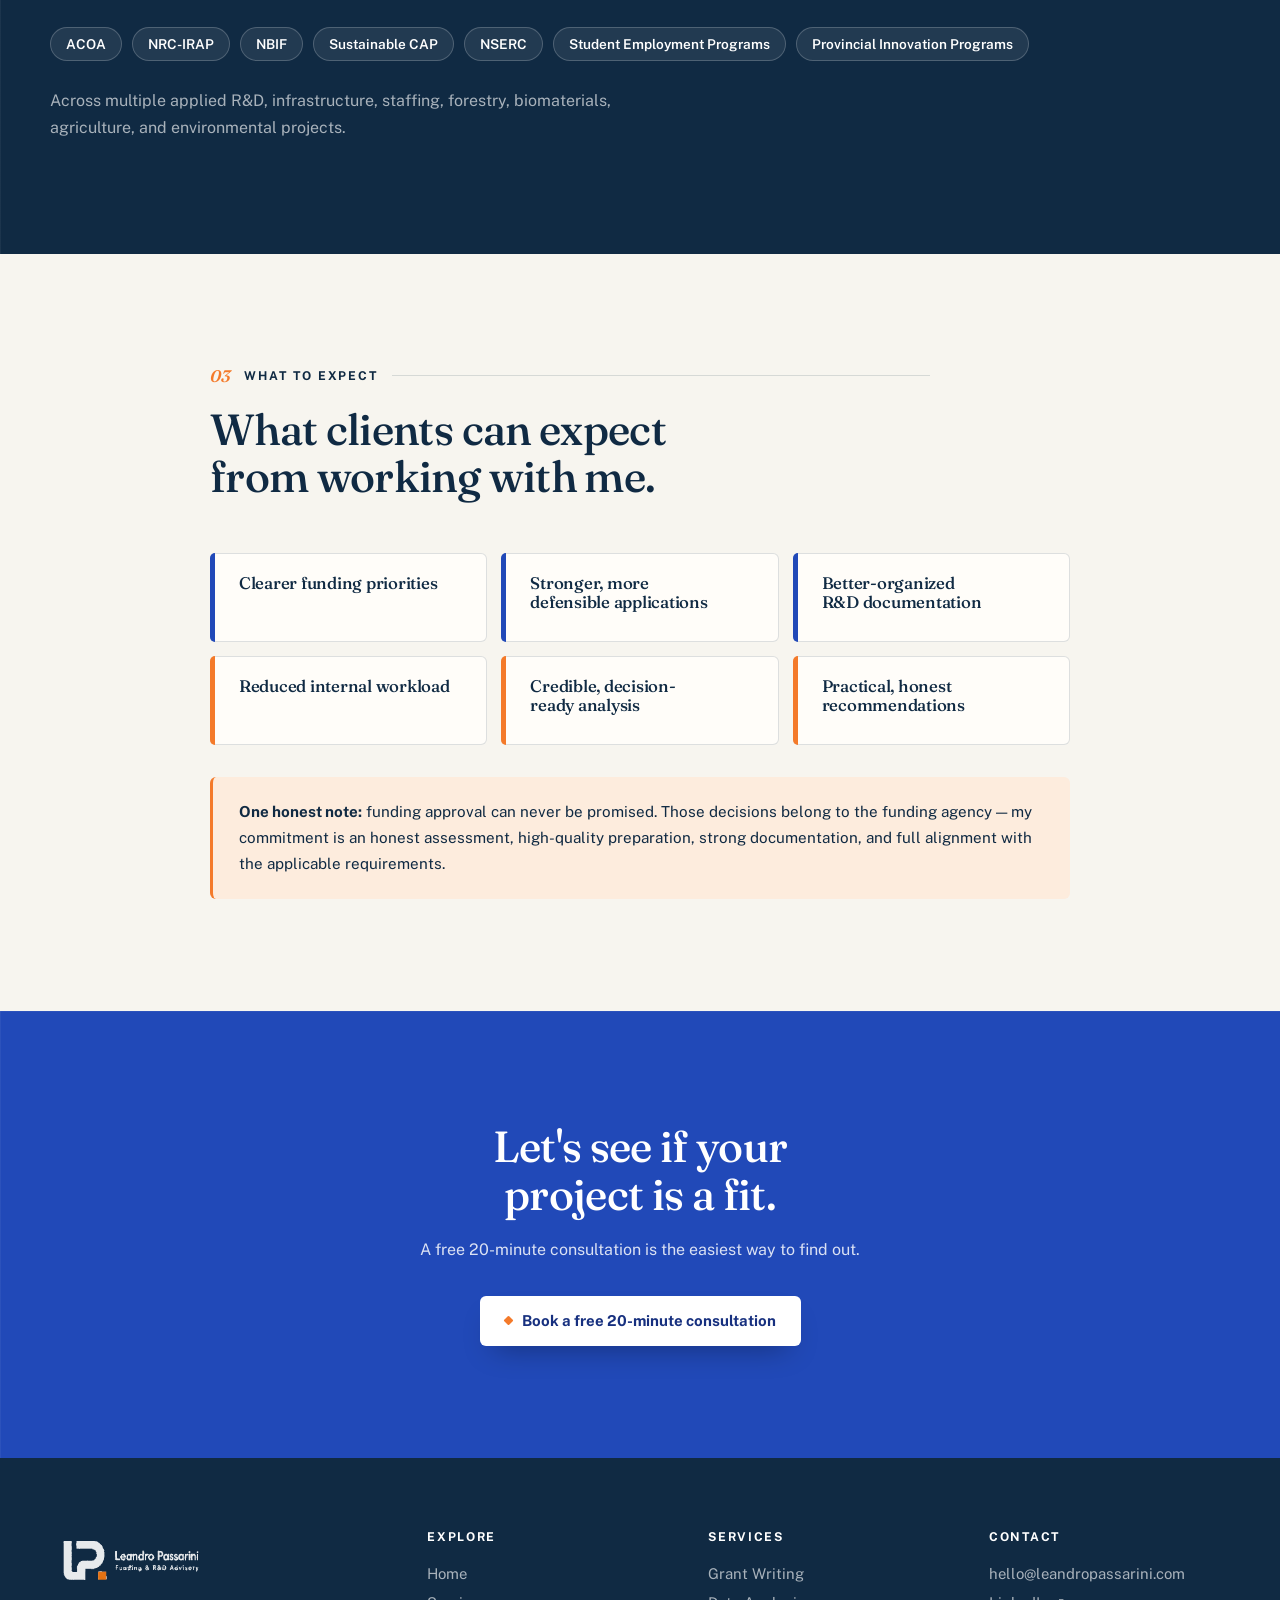
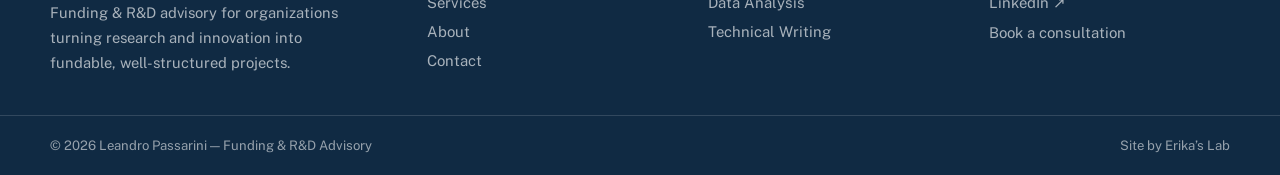
==== commit 74dcb5ee: "Apply Leandro's content edits and refresh design, accessibility and SEO Content (from Leandro's chan" ====
--- a/about.html
+++ b/about.html
@@ -1,160 +1,215 @@
 <!doctype html>
-<html lang="en">
+<html lang="en-CA">
 <head>
 <meta charset="UTF-8">
 <meta name="viewport" content="width=device-width, initial-scale=1.0">
-<title>About Leandro Passarini — Funding & R&D Advisory</title>
-<meta name="description" content="PhD in Wood Science with 15+ years across academia, government research, applied R&D, and private-sector consulting. ~$300K/year secured or supported in funding.">
-<link rel="icon" type="image/png" href="assets/img/favicon-32.png">
+<title>About Leandro Passarini, PhD | Funding &amp; R&amp;D Advisory</title>
+<meta name="description" content="PhD in Science with 15+ years across academia, applied research, government and industry. Projects created and grants secured with ACOA, NRC-IRAP, NBIF, Sustainable CAP, NSERC and more.">
+<link rel="canonical" href="https://erikaxiataki.github.io/leandro-passarini-advisory/about.html">
+<meta name="theme-color" content="#102A43">
+<meta property="og:type" content="profile">
+<meta property="og:site_name" content="Leandro Passarini — Funding &amp; R&amp;D Advisory">
+<meta property="og:locale" content="en_CA">
+<meta property="og:title" content="About Leandro Passarini, PhD">
+<meta property="og:description" content="PhD researcher, grant writer, and translator of complex work into fundable projects.">
+<meta property="og:url" content="https://erikaxiataki.github.io/leandro-passarini-advisory/about.html">
+<meta property="og:image" content="https://erikaxiataki.github.io/leandro-passarini-advisory/assets/img/og-image.png">
+<meta property="og:image:width" content="1200">
+<meta property="og:image:height" content="630">
+<meta name="twitter:card" content="summary_large_image">
+<link rel="icon" href="assets/img/favicon.ico" sizes="any">
+<link rel="icon" type="image/png" sizes="32x32" href="assets/img/favicon-32.png">
 <link rel="apple-touch-icon" href="assets/img/favicon-180.png">
 <link rel="preconnect" href="https://fonts.googleapis.com">
+<link rel="preconnect" href="https://fonts.gstatic.com" crossorigin>
+<link rel="stylesheet" href="https://fonts.googleapis.com/css2?family=Fraunces:ital,opsz,wght@0,9..144,400;0,9..144,500;0,9..144,600;1,9..144,400;1,9..144,500&amp;family=Public+Sans:wght@400;500;600;700&amp;display=swap">
 <link rel="stylesheet" href="assets/css/style.css">
+<script>document.documentElement.classList.add('js')</script>
+<script type="application/ld+json">
+{
+  "@context": "https://schema.org",
+  "@graph": [
+    {
+      "@type": "Person",
+      "@id": "https://erikaxiataki.github.io/leandro-passarini-advisory/about.html#person",
+      "name": "Leandro Passarini",
+      "honorificSuffix": "PhD",
+      "jobTitle": "Funding & R&D Advisor",
+      "url": "https://erikaxiataki.github.io/leandro-passarini-advisory/about.html",
+      "image": "https://erikaxiataki.github.io/leandro-passarini-advisory/assets/img/leandro-headshot.jpg",
+      "email": "hello@leandropassarini.com",
+      "sameAs": ["https://www.linkedin.com/in/passarinileandro/"],
+      "worksFor": { "@id": "https://erikaxiataki.github.io/leandro-passarini-advisory/#business" },
+      "knowsAbout": ["Grant writing", "R&D funding", "Data analysis", "Scientific writing", "Agri-food", "Dairy", "Forestry", "Biomaterials", "Climate transition", "GHG accounting"]
+    },
+    {
+      "@type": "BreadcrumbList",
+      "itemListElement": [
+        { "@type": "ListItem", "position": 1, "name": "Home", "item": "https://erikaxiataki.github.io/leandro-passarini-advisory/" },
+        { "@type": "ListItem", "position": 2, "name": "About", "item": "https://erikaxiataki.github.io/leandro-passarini-advisory/about.html" }
+      ]
+    }
+  ]
+}
+</script>
 </head>
-<body class="grain">
+<body>
+<a class="skip-link" href="#main">Skip to content</a>
 
 <header class="site-header">
   <div class="nav-row">
-    <a href="index.html" class="brand">
-      <img src="assets/img/logo-icon.png" alt="Leandro Passarini" class="word" style="height:44px;">
+    <a href="index.html" class="brand" aria-label="Leandro Passarini — home">
+      <img src="assets/img/logo-icon.png" alt="" width="160" height="152">
     </a>
-    <nav class="nav-links">
+    <nav class="nav-links" aria-label="Primary">
       <a href="index.html">Home</a>
       <a href="services.html">Services</a>
-      <a href="about.html" class="active">About</a>
-      <a href="articles.html">Articles</a>
+      <a href="about.html" aria-current="page">About</a>
       <a href="contact.html">Contact</a>
     </nav>
     <div class="nav-cta">
-      <a href="contact.html" class="btn btn-primary"><span class="dot"></span>Book a Free Consultation</a>
-      <button class="nav-toggle" aria-label="Menu"><span></span></button>
-    </div>
-  </div>
-  <div class="mobile-panel">
+      <a href="contact.html" class="btn btn-primary btn-sm"><span class="dot"></span>Book a free consultation</a>
+      <button class="nav-toggle" type="button" aria-expanded="false" aria-controls="mobile-panel" aria-label="Open menu"><span></span></button>
+    </div>
+  </div>
+  <nav id="mobile-panel" class="mobile-panel" aria-label="Mobile">
     <a href="index.html">Home</a>
     <a href="services.html">Services</a>
-    <a href="about.html">About</a>
-    <a href="articles.html">Articles</a>
+    <a href="about.html" aria-current="page">About</a>
     <a href="contact.html">Contact</a>
-    <a href="contact.html" class="btn btn-primary btn-block"><span class="dot"></span>Book a Free Consultation</a>
-  </div>
+    <a href="contact.html" class="btn btn-primary btn-block"><span class="dot"></span>Book a free consultation</a>
+  </nav>
 </header>
 
+<main id="main">
+
 <!-- HERO -->
-<section class="blueprint" style="padding: 76px 0 30px;">
-  <div class="container" style="display:grid; grid-template-columns: 0.75fr 1.25fr; gap:56px; align-items:center;">
-    <div class="reveal">
-      <div class="report-card" style="--spine: var(--blue); padding:0; overflow:hidden;">
-        <img src="assets/img/leandro-headshot.jpg" alt="Leandro Passarini" style="width:100%; aspect-ratio:4/5; object-fit:cover; object-position: top center;">
-      </div>
-    </div>
-    <div class="reveal" style="transition-delay:100ms;">
-      <p class="eyebrow" style="margin-bottom:16px;">About</p>
-      <h1 style="font-size:clamp(2.1rem,4vw,3rem); max-width:16ch;">PhD researcher. Grant writer. Translator of complex work into fundable projects.</h1>
-      <p class="lede" style="margin-top:20px; max-width:52ch;">
+<section class="page-hero blueprint">
+  <div class="container split split--center split--portrait">
+    <figure class="portrait">
+      <img src="assets/img/leandro-headshot.jpg" alt="Portrait of Leandro Passarini" width="971" height="1620">
+    </figure>
+    <div>
+      <p class="eyebrow">About</p>
+      <h1 class="h1-sm" style="max-width:17ch;">PhD researcher. Grant writer. Translator of complex work into fundable projects.</h1>
+      <p class="lede">
         My work sits at the intersection of research and funding — understanding the science well
         enough to challenge it, and writing clearly enough that a funder trusts it.
       </p>
-      <a href="https://www.linkedin.com/in/passarinileandro/" target="_blank" rel="noopener" class="btn btn-secondary" style="margin-top:26px;">View LinkedIn Profile ↗</a>
+      <div class="btn-row">
+        <a href="contact.html" class="btn btn-primary"><span class="dot"></span>Book a free consultation</a>
+        <a href="https://www.linkedin.com/in/passarinileandro/" target="_blank" rel="noopener" class="btn btn-secondary">LinkedIn profile <span aria-hidden="true">↗</span></a>
+      </div>
     </div>
   </div>
 </section>
 
 <!-- STORY -->
-<section style="padding: 80px 0;">
-  <div class="container" style="max-width:820px;">
-    <div class="section-label reveal"><span class="num">01</span><span class="txt">Background</span><span class="rule"></span></div>
+<section class="section" aria-labelledby="background-title">
+  <div class="container container--narrow">
+    <div class="section-label reveal"><span class="num">01</span><span class="txt" id="background-title">Background</span><span class="rule"></span></div>
     <div class="reveal" style="display:grid; gap:22px;">
-      <p class="lede">I have a PhD in Wood Science and more than 15 years of experience across academia, government research, applied research, and private-sector consulting — covering agri-food, dairy, forestry, biomaterials, manufacturing, climate transition, GHG accounting, and applied R&amp;D.</p>
-      <p>Many consultants can identify programs or write applications. Fewer can understand the underlying research, challenge assumptions, structure the R&amp;D, analyze the data, and translate complex work into clear, credible language for funders, partners, and decision-makers. That combination — drawn from experience across academia, government research, applied R&amp;D, industry partnerships, grant development, and climate and sustainability projects — is what I bring to a project.</p>
-      <p>The goal in every engagement is the same: help clients move from a promising idea to a stronger project, a more defensible application, and better-informed decisions.</p>
+      <p class="lede">I have a PhD in Science and more than 15 years of experience across academia, applied research, government and industry — covering agri-food, dairy, forestry, biomaterials, climate transition, GHG accounting, and applied R&amp;D.</p>
+      <p class="measure">Many consultants can identify programs or write applications. Fewer can understand the underlying research, challenge assumptions, structure the R&amp;D, analyze the data, and translate complex work into clear, credible language for funders, partners, and decision-makers. That combination — drawn from experience across academia, government research, applied R&amp;D, industry partnerships, grant development, and climate and sustainability projects — is what I bring to a project.</p>
+      <p class="measure">The goal in every engagement is the same: help clients move from a promising idea to a stronger project, a more defensible application, and better-informed decisions.</p>
     </div>
   </div>
 </section>
 
 <!-- TRACK RECORD -->
-<section style="padding: 80px 0; background: var(--navy);">
+<section class="section section--navy blueprint" aria-labelledby="track-title">
   <div class="container">
-    <div class="section-label reveal"><span class="num" style="color:var(--orange);">02</span><span class="txt" style="color:#fff;">Track record</span><span class="rule" style="background:rgba(255,255,255,0.18);"></span></div>
-    <h2 class="reveal" style="color:#fff; max-width:26ch;">Roughly $300,000 secured or supported per year, across programs including:</h2>
-    <div class="reveal" style="display:flex; flex-wrap:wrap; gap:12px; margin-top:32px;">
-      <span class="tag-pill" style="background:rgba(255,255,255,0.08); color:#fff; border-color:rgba(255,255,255,0.2);">ACOA</span>
-      <span class="tag-pill" style="background:rgba(255,255,255,0.08); color:#fff; border-color:rgba(255,255,255,0.2);">NRC-IRAP</span>
-      <span class="tag-pill" style="background:rgba(255,255,255,0.08); color:#fff; border-color:rgba(255,255,255,0.2);">NBIF</span>
-      <span class="tag-pill" style="background:rgba(255,255,255,0.08); color:#fff; border-color:rgba(255,255,255,0.2);">Canadian Agricultural Partnership</span>
-      <span class="tag-pill" style="background:rgba(255,255,255,0.08); color:#fff; border-color:rgba(255,255,255,0.2);">NSERC</span>
-      <span class="tag-pill" style="background:rgba(255,255,255,0.08); color:#fff; border-color:rgba(255,255,255,0.2);">Student Employment Programs</span>
-      <span class="tag-pill" style="background:rgba(255,255,255,0.08); color:#fff; border-color:rgba(255,255,255,0.2);">Provincial Innovation Programs</span>
-    </div>
-    <p class="reveal" style="color:rgba(255,255,255,0.62); margin-top:24px; max-width:60ch; font-size:0.94rem;">Across multiple applied R&amp;D, infrastructure, staffing, forestry, biomaterials, agriculture, and environmental projects.</p>
+    <div class="section-head reveal" style="max-width:820px;">
+      <div class="section-label"><span class="num">02</span><span class="txt">Track record</span><span class="rule"></span></div>
+      <h2 id="track-title">I created projects and secured grants across programs including:</h2>
+    </div>
+    <ul class="pill-list reveal" style="list-style:none; padding:0; margin:0;">
+      <li class="tag-pill">ACOA</li>
+      <li class="tag-pill">NRC-IRAP</li>
+      <li class="tag-pill">NBIF</li>
+      <li class="tag-pill">Sustainable CAP</li>
+      <li class="tag-pill">NSERC</li>
+      <li class="tag-pill">Student Employment Programs</li>
+      <li class="tag-pill">Provincial Innovation Programs</li>
+    </ul>
+    <p class="reveal measure" style="margin-top:26px;">Across multiple applied R&amp;D, infrastructure, staffing, forestry, biomaterials, agriculture, and environmental projects.</p>
   </div>
 </section>
 
 <!-- WHAT TO EXPECT -->
-<section style="padding: 80px 0;">
-  <div class="container" style="max-width:900px;">
-    <div class="section-label reveal"><span class="num">03</span><span class="txt">What to expect</span><span class="rule"></span></div>
-    <h2 class="reveal" style="max-width:24ch; margin-bottom:36px;">What clients can expect from working with me.</h2>
-    <div class="grid grid-3 reveal-stagger reveal" style="gap:16px;">
-      <div class="reveal report-card" style="--spine: var(--blue); box-shadow:none; padding:22px 22px 22px 28px;"><p style="font-size:0.92rem; color:var(--navy); font-weight:600;">Clearer funding priorities</p></div>
-      <div class="reveal report-card" style="--spine: var(--blue); box-shadow:none; padding:22px 22px 22px 28px;"><p style="font-size:0.92rem; color:var(--navy); font-weight:600;">Stronger, more defensible applications</p></div>
-      <div class="reveal report-card" style="--spine: var(--blue); box-shadow:none; padding:22px 22px 22px 28px;"><p style="font-size:0.92rem; color:var(--navy); font-weight:600;">Better-organized R&amp;D documentation</p></div>
-      <div class="reveal report-card" style="--spine: var(--orange); box-shadow:none; padding:22px 22px 22px 28px;"><p style="font-size:0.92rem; color:var(--navy); font-weight:600;">Reduced internal workload</p></div>
-      <div class="reveal report-card" style="--spine: var(--orange); box-shadow:none; padding:22px 22px 22px 28px;"><p style="font-size:0.92rem; color:var(--navy); font-weight:600;">Credible, decision-ready analysis</p></div>
-      <div class="reveal report-card" style="--spine: var(--orange); box-shadow:none; padding:22px 22px 22px 28px;"><p style="font-size:0.92rem; color:var(--navy); font-weight:600;">Practical, honest recommendations</p></div>
-    </div>
-    <div class="reveal" style="margin-top:30px; padding:22px 26px; background: var(--orange-tint); border-left:3px solid var(--orange); border-radius:var(--radius);">
-      <p style="font-size:0.92rem; color:var(--navy);"><strong>One honest note:</strong> funding approval can never be promised. Those decisions belong to the funding agency or the CRA — my commitment is an honest assessment, high-quality preparation, strong documentation, and full alignment with the applicable requirements.</p>
+<section class="section" aria-labelledby="expect-title">
+  <div class="container container--narrow">
+    <div class="section-head reveal">
+      <div class="section-label"><span class="num">03</span><span class="txt">What to expect</span><span class="rule"></span></div>
+      <h2 id="expect-title">What clients can expect from working with me.</h2>
+    </div>
+    <ul class="grid grid-3 gap-sm reveal-stagger" style="list-style:none; padding:0; margin:0;">
+      <li class="report-card report-card--flat report-card--sm reveal"><h3>Clearer funding priorities</h3></li>
+      <li class="report-card report-card--flat report-card--sm reveal"><h3>Stronger, more defensible applications</h3></li>
+      <li class="report-card report-card--flat report-card--sm reveal"><h3>Better-organized R&amp;D documentation</h3></li>
+      <li class="report-card report-card--flat report-card--sm spine-orange reveal"><h3>Reduced internal workload</h3></li>
+      <li class="report-card report-card--flat report-card--sm spine-orange reveal"><h3>Credible, decision-ready analysis</h3></li>
+      <li class="report-card report-card--flat report-card--sm spine-orange reveal"><h3>Practical, honest recommendations</h3></li>
+    </ul>
+    <div class="note reveal">
+      <p><strong>One honest note:</strong> funding approval can never be promised. Those decisions belong to the funding agency — my commitment is an honest assessment, high-quality preparation, strong documentation, and full alignment with the applicable requirements.</p>
     </div>
   </div>
 </section>
 
 <!-- CTA -->
-<section class="blueprint" style="padding: 90px 0; background: var(--blue);">
-  <div class="container reveal" style="text-align:center;">
-    <h2 style="color:#fff; max-width:22ch; margin:0 auto;">Let's see if your project is a fit.</h2>
-    <p style="color:rgba(255,255,255,0.82); margin:18px auto 0; max-width:50ch;">A free 20-minute consultation is the easiest way to find out.</p>
-    <div style="display:flex; gap:16px; justify-content:center; margin-top:32px; flex-wrap:wrap;">
-      <a href="contact.html" class="btn" style="background:#fff; color:var(--blue-deep);"><span class="dot"></span>Book a Free 20-Minute Consultation</a>
-    </div>
-  </div>
-</section>
+<section class="section section--blue blueprint">
+  <div class="container cta-band reveal">
+    <h2>Let's see if your project is a fit.</h2>
+    <p>A free 20-minute consultation is the easiest way to find out.</p>
+    <div class="btn-row btn-row--center">
+      <a href="contact.html" class="btn btn-light"><span class="dot"></span>Book a free 20-minute consultation</a>
+    </div>
+  </div>
+</section>
+
+</main>
 
 <footer class="site-footer">
-  <div class="container" style="padding: 70px 0 30px; display:grid; grid-template-columns: 1.3fr 1fr 1fr 1fr; gap:40px;">
-    <div>
-      <img src="assets/img/logo-lockup-white.png" alt="Leandro Passarini" style="height:56px; margin-bottom:16px; opacity:0.85;">
-      <p style="color:rgba(255,255,255,0.6); font-size:0.9rem; max-width:32ch;">Funding &amp; R&amp;D advisory for organizations turning research and innovation into fundable, well-structured projects.</p>
-    </div>
-    <div>
-      <h4>Explore</h4>
-      <a href="services.html" class="flink">Services</a>
-      <a href="about.html" class="flink">About</a>
-      <a href="articles.html" class="flink">Articles</a>
-      <a href="contact.html" class="flink">Contact</a>
-    </div>
-    <div>
-      <h4>Services</h4>
-      <a href="services.html#grants" class="flink">Grant Writing</a>
-      <a href="services.html#sred" class="flink">SR&amp;ED Advisory</a>
-      <a href="services.html#data" class="flink">Data Analysis</a>
-      <a href="services.html#writing" class="flink">Technical Writing</a>
-    </div>
-    <div>
-      <h4>Contact</h4>
-      <a href="mailto:hello@leandropassarini.com" class="flink">hello@leandropassarini.com</a>
-      <a href="#" class="flink">Summerside, PEI, Canada</a>
-      <a href="https://www.linkedin.com/in/passarinileandro/" target="_blank" rel="noopener" class="flink">LinkedIn ↗</a>
+  <div class="container footer-grid">
+    <div>
+      <img src="assets/img/logo-lockup-white.png" alt="Leandro Passarini — Funding &amp; R&amp;D Advisory" width="473" height="164" loading="lazy">
+      <p>Funding &amp; R&amp;D advisory for organizations turning research and innovation into fundable, well-structured projects.</p>
+    </div>
+    <nav aria-label="Footer">
+      <h2>Explore</h2>
+      <ul>
+        <li><a href="index.html">Home</a></li>
+        <li><a href="services.html">Services</a></li>
+        <li><a href="about.html">About</a></li>
+        <li><a href="contact.html">Contact</a></li>
+      </ul>
+    </nav>
+    <div>
+      <h2>Services</h2>
+      <ul>
+        <li><a href="services.html#grants">Grant Writing</a></li>
+        <li><a href="services.html#data">Data Analysis</a></li>
+        <li><a href="services.html#writing">Technical Writing</a></li>
+      </ul>
+    </div>
+    <div>
+      <h2>Contact</h2>
+      <ul>
+        <li><a href="mailto:hello@leandropassarini.com">hello@leandropassarini.com</a></li>
+        <li><a href="https://www.linkedin.com/in/passarinileandro/" target="_blank" rel="noopener">LinkedIn <span aria-hidden="true">↗</span></a></li>
+        <li><a href="contact.html">Book a consultation</a></li>
+      </ul>
     </div>
   </div>
   <div class="footer-bottom">
-    <div class="container" style="padding:20px 0; display:flex; justify-content:space-between; flex-wrap:wrap; gap:10px;">
-      <span>© 2026 Leandro Passarini — Funding &amp; R&amp;D Advisory.</span>
-      <span>Summerside, PEI · Serving Atlantic Canada</span>
-      <span style="opacity:0.7;">Site by Erika’s Lab</span>
+    <div class="container">
+      <span>© 2026 Leandro Passarini — Funding &amp; R&amp;D Advisory</span>
+      <span>Site by Erika’s Lab</span>
     </div>
   </div>
 </footer>
 
-<script src="assets/js/main.js"></script>
+<script src="assets/js/main.js" defer></script>
 </body>
 </html>
--- a/assets/css/style.css
+++ b/assets/css/style.css
@@ -2,69 +2,90 @@
    Leandro Passarini — Funding & R&D Advisory
    Shared stylesheet
    ============================================================ */
-
-@import url('https://fonts.googleapis.com/css2?family=Fraunces:ital,opsz,wght@0,9..144,300;0,9..144,400;0,9..144,500;0,9..144,600;0,9..144,700;1,9..144,400;1,9..144,500&family=Public+Sans:wght@400;500;600;700;800&display=swap');
 
 :root{
   --blue:        #2149B8;
   --blue-deep:   #17307F;
   --blue-tint:   #EAEFFA;
   --orange:      #F47A2A;
+  --orange-deep: #C2560F;
   --orange-tint: #FDECDD;
   --navy:        #102A43;
+  --navy-2:      #16334F;
   --cream:       #F7F5EF;
   --cream-dim:   #EFEAE0;
   --paper:       #FFFDF9;
   --charcoal:    #24313A;
-  --ink-soft:    rgba(16,42,67,0.62);
+  --ink-soft:    #4A5B6C;   /* AA on cream + paper */
+  --ink-faint:   #66768A;
   --line:        rgba(16,42,67,0.14);
   --line-soft:   rgba(16,42,67,0.08);
+  --on-dark:     rgba(255,255,255,0.78);
+  --on-dark-soft:rgba(255,255,255,0.64);
+  --line-dark:   rgba(255,255,255,0.14);
 
   --serif: 'Fraunces', 'Iowan Old Style', ui-serif, Georgia, serif;
-  --sans:  'Public Sans', -apple-system, BlinkMacSystemFont, sans-serif;
+  --sans:  'Public Sans', -apple-system, BlinkMacSystemFont, 'Segoe UI', sans-serif;
 
   --container: 1180px;
-  --radius: 4px;
-  --shadow-card: 0 1px 2px rgba(16,42,67,0.06), 0 18px 40px -20px rgba(33,73,184,0.28);
-  --shadow-card-hover: 0 1px 2px rgba(16,42,67,0.08), 0 28px 56px -20px rgba(33,73,184,0.38);
+  --gutter: clamp(20px, 4vw, 32px);
+  --section-y: clamp(64px, 9vw, 112px);
+  --radius: 6px;
+  --radius-lg: 12px;
+  --ease: cubic-bezier(.2,.8,.2,1);
+  --shadow-card: 0 1px 2px rgba(16,42,67,0.06), 0 18px 40px -22px rgba(33,73,184,0.28);
+  --shadow-card-hover: 0 1px 2px rgba(16,42,67,0.08), 0 28px 56px -22px rgba(33,73,184,0.38);
 }
 
 *, *::before, *::after{ box-sizing: border-box; }
-html{ scroll-behavior: smooth; }
+html{ scroll-behavior: smooth; scroll-padding-top: 96px; }
 body{
   margin:0;
   font-family: var(--sans);
+  font-size: 1rem;
   color: var(--charcoal);
   background: var(--cream);
   -webkit-font-smoothing: antialiased;
+  text-rendering: optimizeLegibility;
   overflow-x: hidden;
 }
 
-img{ max-width:100%; display:block; }
+img{ max-width:100%; height:auto; display:block; }
 a{ color: inherit; text-decoration: none; }
+:focus-visible{ outline: 3px solid var(--blue); outline-offset: 3px; border-radius: 2px; }
+::selection{ background: var(--orange); color: #fff; }
 
 .container{
-  max-width: var(--container);
+  max-width: calc(var(--container) + var(--gutter) * 2);
   margin: 0 auto;
-  padding: 0 28px;
-}
-
-/* ---------- Grain / texture ---------- */
-.grain{ position: relative; isolation: isolate; }
-.grain::before{
-  content:"";
-  position:absolute; top:0; right:0; bottom:0; left:0;
-  background-image: url("data:image/svg+xml,%3Csvg xmlns='http://www.w3.org/2000/svg' width='140' height='140'%3E%3Cfilter id='n'%3E%3CfeTurbulence type='fractalNoise' baseFrequency='0.85' numOctaves='2' stitchTiles='stitch'/%3E%3C/filter%3E%3Crect width='100%25' height='100%25' filter='url(%23n)' opacity='0.05'/%3E%3C/svg%3E");
-  pointer-events:none;
-  z-index: 0;
-  mix-blend-mode: multiply;
-}
-
+  padding: 0 var(--gutter);
+}
+.container--narrow{ max-width: calc(860px + var(--gutter) * 2); }
+
+.skip-link{
+  position:absolute; left: 16px; top: -60px; z-index: 200;
+  background: var(--navy); color:#fff; padding: 10px 16px; border-radius: var(--radius);
+  font-weight: 700; font-size: .9rem;
+}
+.skip-link:focus{ top: 12px; }
+
+.visually-hidden{
+  position:absolute !important; width:1px; height:1px; overflow:hidden;
+  clip: rect(0 0 0 0); white-space: nowrap;
+}
+
+/* ---------- Texture ---------- */
 .blueprint{
   background-image:
-    linear-gradient(rgba(16,42,67,0.055) 1px, transparent 1px),
-    linear-gradient(90deg, rgba(16,42,67,0.055) 1px, transparent 1px);
+    linear-gradient(rgba(16,42,67,0.045) 1px, transparent 1px),
+    linear-gradient(90deg, rgba(16,42,67,0.045) 1px, transparent 1px);
   background-size: 44px 44px;
+}
+.section--navy.blueprint,
+.section--blue.blueprint{
+  background-image:
+    linear-gradient(rgba(255,255,255,0.05) 1px, transparent 1px),
+    linear-gradient(90deg, rgba(255,255,255,0.05) 1px, transparent 1px);
 }
 
 /* ---------- Typography ---------- */
@@ -73,26 +94,33 @@
   color: var(--navy);
   margin: 0;
   font-weight: 500;
-  letter-spacing: -0.01em;
-  line-height: 1.08;
-}
-h1{ font-size: clamp(2.6rem, 5vw, 4.4rem); font-weight: 500; }
-h2{ font-size: clamp(2rem, 3.4vw, 2.9rem); }
-h3{ font-size: clamp(1.3rem, 2vw, 1.6rem); }
-
-p{ line-height: 1.7; color: var(--ink-soft); margin: 0; }
-.lede{ font-size: 1.2rem; line-height: 1.65; }
+  letter-spacing: -0.015em;
+  line-height: 1.1;
+  text-wrap: balance;
+}
+h1{ font-size: clamp(2.4rem, 5.2vw, 4.2rem); line-height: 1.04; }
+h2{ font-size: clamp(1.9rem, 3.4vw, 2.75rem); }
+h3{ font-size: clamp(1.2rem, 1.8vw, 1.4rem); }
+.h1-sm{ font-size: clamp(2.2rem, 4.2vw, 3.3rem); }
+.h2-sm{ font-size: clamp(1.5rem, 2.4vw, 1.9rem); }
+
+p{ line-height: 1.7; color: var(--ink-soft); margin: 0; text-wrap: pretty; }
+.lede{ font-size: clamp(1.06rem, 1.4vw, 1.2rem); line-height: 1.65; max-width: 62ch; }
+.measure{ max-width: 62ch; }
+.accent{ font-style: italic; color: var(--blue); }
 
 .eyebrow{
+  display:inline-block;
   font-family: var(--sans);
-  font-size: 0.78rem;
+  font-size: 0.76rem;
   font-weight: 700;
-  letter-spacing: 0.14em;
+  letter-spacing: 0.16em;
   text-transform: uppercase;
   color: var(--blue);
-}
-
-/* section number/label system, echoes the brand stress-test sheet */
+  margin-bottom: 18px;
+}
+
+/* section number/label system */
 .section-label{
   display:flex;
   align-items:center;
@@ -114,111 +142,143 @@
   color: var(--navy);
   white-space: nowrap;
 }
-.section-label .rule{
-  height:1px;
-  background: var(--line);
-  flex: 1;
+.section-label .rule{ height:1px; background: var(--line); flex: 1; }
+
+/* ---------- Sections ---------- */
+.section{ padding: var(--section-y) 0; position: relative; }
+.section--tight{ padding: calc(var(--section-y) * .6) 0; }
+.section--tint{ background: var(--cream-dim); border-block: 1px solid var(--line-soft); }
+.section--navy{ background: var(--navy); color: var(--on-dark); }
+.section--blue{ background: var(--blue); color: #fff; }
+.section--navy h2, .section--navy h3,
+.section--blue h2, .section--blue h3{ color:#fff; }
+.section--navy p{ color: var(--on-dark-soft); }
+.section--blue p{ color: rgba(255,255,255,0.84); }
+.section--navy .section-label .txt{ color:#fff; }
+.section--navy .section-label .rule{ background: var(--line-dark); }
+
+.section-head{ max-width: 720px; margin-bottom: clamp(32px, 5vw, 52px); }
+.section-head p{ margin-top: 16px; }
+
+.page-hero{ padding: clamp(56px, 8vw, 96px) 0 clamp(36px, 5vw, 56px); }
+.page-hero .lede{ margin-top: 20px; }
+
+/* Two-column split used by services/about */
+.split{
+  display:grid;
+  grid-template-columns: minmax(0, 0.42fr) minmax(0, 1fr);
+  gap: clamp(28px, 5vw, 64px);
+  align-items: start;
+}
+.split--center{ align-items: center; }
+.split--even{ grid-template-columns: repeat(2, minmax(0,1fr)); }
+.split--portrait{ grid-template-columns: minmax(0, .7fr) minmax(0, 1.3fr); }
+.split--contact{ grid-template-columns: minmax(0, .8fr) minmax(0, 1.2fr); }
+@media (max-width: 860px){
+  .split, .split--even, .split--portrait, .split--contact{ grid-template-columns: 1fr; }
 }
 
 /* ---------- Buttons ---------- */
+.btn-row{ display:flex; gap: 14px; flex-wrap: wrap; margin-top: 32px; }
+.btn-row--center{ justify-content: center; }
 .btn{
   display: inline-flex;
   align-items: center;
+  justify-content: center;
   gap: 10px;
   font-family: var(--sans);
   font-weight: 700;
-  font-size: 0.92rem;
-  padding: 15px 26px;
+  font-size: 0.94rem;
+  line-height: 1.2;
+  padding: 15px 24px;
   border-radius: var(--radius);
   border: 1.5px solid transparent;
   cursor: pointer;
-  transition: transform 0.35s cubic-bezier(.2,.8,.2,1), box-shadow 0.35s cubic-bezier(.2,.8,.2,1), background 0.25s ease, border-color .25s ease, color .25s ease;
-  white-space: nowrap;
+  transition: transform .3s var(--ease), box-shadow .3s var(--ease), background .2s ease, border-color .2s ease, color .2s ease;
+}
+.btn .dot{
+  width:7px; height:7px; border-radius:1px; background: var(--orange);
+  transform: rotate(45deg); flex-shrink: 0;
 }
 .btn-primary{
   background: var(--blue);
   color: #fff;
-  box-shadow: 0 1px 2px rgba(16,42,67,.15), 0 14px 30px -12px rgba(33,73,184,.55);
-}
-.btn-primary:hover{
-  background: var(--blue-deep);
-  transform: translateY(-2px);
-  box-shadow: 0 1px 2px rgba(16,42,67,.18), 0 20px 34px -12px rgba(33,73,184,.65);
-}
-.btn-primary .dot{
-  width:7px; height:7px; border-radius:1px; background: var(--orange);
-  transform: rotate(45deg);
-}
-.btn-secondary{
-  background: transparent;
-  color: var(--navy);
-  border-color: var(--line);
-}
-.btn-secondary:hover{
-  border-color: var(--navy);
-  transform: translateY(-2px);
-}
-.btn-ghost-light{
-  background: transparent;
-  color: #fff;
-  border-color: rgba(255,255,255,0.32);
-}
-.btn-ghost-light:hover{
-  border-color: #fff;
-  transform: translateY(-2px);
-}
-.btn-block{ width:100%; justify-content:center; }
-
-/* ---------- Nav ---------- */
+  box-shadow: 0 1px 2px rgba(16,42,67,.15), 0 14px 30px -14px rgba(33,73,184,.6);
+}
+.btn-primary:hover{ background: var(--blue-deep); transform: translateY(-2px); }
+.btn-secondary{ background: transparent; color: var(--navy); border-color: rgba(16,42,67,0.24); }
+.btn-secondary:hover{ border-color: var(--navy); transform: translateY(-2px); }
+.btn-light{ background:#fff; color: var(--blue-deep); box-shadow: 0 14px 30px -14px rgba(0,0,0,0.4); }
+.btn-light:hover{ transform: translateY(-2px); }
+.btn-ghost-light{ background: transparent; color: #fff; border-color: rgba(255,255,255,0.36); }
+.btn-ghost-light:hover{ border-color: #fff; transform: translateY(-2px); }
+.btn-block{ width:100%; }
+.btn-sm{ padding: 11px 18px; font-size: .88rem; }
+
+.text-link{
+  display:inline-flex; align-items:center; gap: 8px;
+  font-weight: 700; color: var(--blue);
+}
+.text-link span{ transition: transform .25s var(--ease); }
+.text-link:hover span{ transform: translateX(4px); }
+
+/* ---------- Header / nav ---------- */
 .site-header{
   position: sticky;
   top: 0;
   z-index: 100;
-  background: rgba(247,245,239,0.86);
-  backdrop-filter: blur(10px) saturate(140%);
-  border-bottom: 1px solid var(--line-soft);
+  background: rgba(247,245,239,0.82);
+  backdrop-filter: blur(12px) saturate(150%);
+  -webkit-backdrop-filter: blur(12px) saturate(150%);
+  border-bottom: 1px solid transparent;
+  transition: border-color .25s ease, box-shadow .25s ease, background .25s ease;
+}
+.site-header.is-scrolled{
+  background: rgba(247,245,239,0.92);
+  border-bottom-color: var(--line-soft);
+  box-shadow: 0 10px 30px -24px rgba(16,42,67,0.5);
 }
 .nav-row{
   display:flex;
   align-items:center;
   justify-content:space-between;
-  padding: 16px 28px;
-}
-.brand{ display:flex; align-items:center; gap:10px; }
-.brand img{ height: 34px; width:auto; }
-.brand .word{ height: 30px; width:auto; }
-
-.nav-links{
-  display:flex;
-  align-items:center;
-  gap: 34px;
-}
+  gap: 24px;
+  max-width: calc(var(--container) + var(--gutter) * 2);
+  margin: 0 auto;
+  padding: 14px var(--gutter);
+}
+.brand{ display:flex; align-items:center; }
+.brand img{ height: 44px; width:auto; }
+
+.nav-links{ display:flex; align-items:center; gap: 34px; }
 .nav-links a{
-  font-size: 0.9rem;
+  font-size: 0.92rem;
   font-weight: 600;
   color: var(--navy);
   position: relative;
-  padding: 4px 0;
+  padding: 6px 0;
 }
 .nav-links a::after{
   content:"";
-  position:absolute; left:0; bottom:-2px;
-  width:0; height:2px;
+  position:absolute; left:0; bottom:0;
+  width:100%; height:2px;
   background: var(--orange);
-  transition: width .3s ease;
+  transform: scaleX(0);
+  transform-origin: left;
+  transition: transform .3s var(--ease);
 }
 .nav-links a:hover::after,
-.nav-links a.active::after{ width:100%; }
-.nav-links a.active{ color: var(--blue); }
-
-.nav-cta{ display:flex; align-items:center; gap:18px; }
+.nav-links a[aria-current="page"]::after{ transform: scaleX(1); }
+.nav-links a[aria-current="page"]{ color: var(--blue); }
+
+.nav-cta{ display:flex; align-items:center; gap:14px; }
 
 .nav-toggle{
   display:none;
-  width:40px; height:40px;
+  width:44px; height:44px;
   border:1px solid var(--line);
   border-radius: var(--radius);
-  background:none;
+  background: var(--paper);
   align-items:center; justify-content:center;
   cursor:pointer;
 }
@@ -228,175 +288,377 @@
   width:18px; height:2px;
   background: var(--navy);
   position:relative;
-  transition: transform .25s ease, opacity .25s ease;
+  transition: transform .25s ease, background .25s ease;
 }
 .nav-toggle span::before{ position:absolute; top:-6px; }
 .nav-toggle span::after{ position:absolute; top:6px; }
+.nav-toggle[aria-expanded="true"] span{ background: transparent; }
+.nav-toggle[aria-expanded="true"] span::before{ transform: translateY(6px) rotate(45deg); }
+.nav-toggle[aria-expanded="true"] span::after{ transform: translateY(-6px) rotate(-45deg); }
 
 .mobile-panel{
   display:none;
   flex-direction:column;
-  width:100%;
-  gap: 4px;
-  padding: 10px 28px 26px;
+  gap: 2px;
+  padding: 8px var(--gutter) 24px;
   border-top: 1px solid var(--line-soft);
-  box-sizing: border-box;
-}
-.mobile-panel a{
+}
+.mobile-panel a:not(.btn){
   display:block;
-  width:100%;
-  padding: 12px 4px;
+  padding: 14px 4px;
   font-weight: 600;
   color: var(--navy);
   border-bottom: 1px solid var(--line-soft);
-  box-sizing: border-box;
-}
-.mobile-panel .btn{ margin-top: 14px; }
-
-body.nav-open .mobile-panel{ display:flex; }
-body.nav-open .nav-toggle span{ background: transparent; }
-body.nav-open .nav-toggle span::before{ transform: rotate(45deg) translate(4px,5px); }
-body.nav-open .nav-toggle span::after{ transform: rotate(-45deg) translate(4px,-5px); }
-
-@media (max-width: 860px){
+}
+.mobile-panel a[aria-current="page"]{ color: var(--blue); }
+.mobile-panel .btn{ margin-top: 16px; }
+.mobile-panel.is-open{ display:flex; }
+
+@media (max-width: 880px){
   .nav-links{ display:none; }
   .nav-cta .btn{ display:none; }
   .nav-toggle{ display:flex; }
 }
 
-/* ---------- Report card (core recurring motif) ---------- */
+/* ---------- Cards ---------- */
 .report-card{
   position: relative;
   background: var(--paper);
   border: 1px solid var(--line);
   border-radius: var(--radius);
-  padding: 34px 30px 30px 40px;
+  padding: 30px 28px 28px 36px;
   box-shadow: var(--shadow-card);
-  transition: transform .45s cubic-bezier(.2,.8,.2,1), box-shadow .45s cubic-bezier(.2,.8,.2,1);
 }
 .report-card::before{
   content:"";
-  position:absolute; left:0; top:0; bottom:0;
-  width: 6px;
+  position:absolute; left:-1px; top:-1px; bottom:-1px;
+  width: 5px;
   background: var(--spine, var(--blue));
   border-radius: var(--radius) 0 0 var(--radius);
 }
-.report-card:hover{
-  transform: translateY(-6px);
-  box-shadow: var(--shadow-card-hover);
-}
+.report-card--flat{ box-shadow: none; }
+.report-card--sm{ padding: 20px 20px 20px 28px; }
+.report-card--sm h3{ font-size: 1.05rem; }
+.report-card--sm p{ font-size: .93rem; margin-top: 6px; }
 .report-card .tag{
+  display:block;
   font-size: 0.72rem;
   font-weight: 700;
   letter-spacing: 0.12em;
   text-transform: uppercase;
-  color: var(--orange);
-  margin-bottom: 14px;
-  display:block;
-}
-.report-card h3{ margin-bottom: 12px; }
-.report-card p{ font-size: 0.96rem; }
-.report-card .stamp{
-  position:absolute;
-  top: 26px; right: 26px;
-  width: 10px; height:10px;
+  color: var(--orange-deep);
+  margin-bottom: 12px;
+}
+.report-card h3{ margin-bottom: 10px; }
+.spine-orange{ --spine: var(--orange); }
+
+/* Service cards (home) */
+.service-card{
+  display:flex;
+  flex-direction:column;
+  height: 100%;
+  transition: transform .4s var(--ease), box-shadow .4s var(--ease);
+}
+.service-card:hover{ transform: translateY(-4px); box-shadow: var(--shadow-card-hover); }
+.service-card .icon{
+  width: 44px; height: 44px;
+  border-radius: 10px;
+  display:flex; align-items:center; justify-content:center;
+  background: var(--blue-tint);
+  color: var(--blue);
+  margin-bottom: 20px;
+}
+.service-card.spine-orange .icon{ background: var(--orange-tint); color: var(--orange-deep); }
+.service-card .icon svg{ width: 22px; height: 22px; }
+.service-card p{ font-size: .97rem; }
+.service-card .check-list{ margin: 20px 0 24px; padding-top: 20px; border-top: 1px solid var(--line-soft); }
+.service-card .text-link{ margin-top: auto; }
+
+/* Check list */
+.check-list{ list-style: none; padding: 0; margin: 0; display: grid; gap: 12px; }
+.check-list li{
+  position: relative;
+  padding-left: 20px;
+  font-size: .93rem;
+  line-height: 1.55;
+  color: var(--charcoal);
+}
+.check-list li::before{
+  content: "";
+  position: absolute;
+  left: 0; top: .5em;
+  width: 7px; height: 7px;
   background: var(--orange);
   transform: rotate(45deg);
-  opacity: 0.9;
-}
-
-/* ---------- Cards row / grid ---------- */
+}
+.section--navy .check-list li{ color: var(--on-dark); }
+
+/* ---------- Grids ---------- */
 .grid{ display:grid; gap: 24px; }
-.grid-2{ grid-template-columns: repeat(2, 1fr); }
-.grid-3{ grid-template-columns: repeat(3, 1fr); }
-.grid-4{ grid-template-columns: repeat(4, 1fr); }
+.grid-2{ grid-template-columns: repeat(2, minmax(0,1fr)); }
+.grid-3{ grid-template-columns: repeat(3, minmax(0,1fr)); }
+.gap-sm{ gap: 14px; }
 @media (max-width: 980px){
-  .grid-4{ grid-template-columns: repeat(2,1fr); }
-  .grid-3{ grid-template-columns: repeat(2,1fr); }
+  .grid-3{ grid-template-columns: repeat(2, minmax(0,1fr)); }
 }
 @media (max-width: 640px){
-  .grid-2, .grid-3, .grid-4{ grid-template-columns: 1fr; }
-}
-
-/* ---------- Scroll reveal ---------- */
-.reveal{
-  opacity: 0;
-  transform: translateY(26px);
-  transition: opacity .8s cubic-bezier(.2,.7,.2,1), transform .8s cubic-bezier(.2,.7,.2,1);
-}
-.reveal.in{ opacity:1; transform: translateY(0); }
-.reveal-stagger.in > *{ transition-delay: calc(var(--i, 0) * 90ms); }
-
-/* ---------- Stat strip ---------- */
-.stat{
-  border-left: 2px solid var(--orange);
-  padding-left: 16px;
-}
+  .grid-2, .grid-3{ grid-template-columns: 1fr; }
+}
+.grid-3.services-grid{ align-items: stretch; }
+@media (max-width: 980px){ .services-grid{ grid-template-columns: 1fr; max-width: 640px; } }
+
+/* Process steps */
+.steps{ counter-reset: step; }
+.step{
+  background: var(--paper);
+  border: 1px solid var(--line);
+  border-radius: var(--radius);
+  padding: 26px;
+}
+.step .n{
+  font-family: var(--serif);
+  font-style: italic;
+  color: var(--orange-deep);
+  font-size: 1.5rem;
+  line-height: 1;
+}
+.step h3{ font-size: 1.12rem; margin-top: 14px; }
+.step p{ font-size: .93rem; margin-top: 8px; }
+
+/* Dark cards (pricing) */
+.dark-card{
+  background: rgba(255,255,255,0.04);
+  border: 1px solid var(--line-dark);
+  border-radius: var(--radius);
+  padding: 28px;
+}
+.dark-card h3{ font-size: 1.15rem; }
+.dark-card p{ font-size: .94rem; margin-top: 10px; }
+
+/* ---------- Stats ---------- */
+.stat-row{
+  display:flex;
+  flex-wrap: wrap;
+  gap: 18px 40px;
+  margin-top: 48px;
+  padding-top: 28px;
+  border-top: 1px solid var(--line);
+}
+.stat{ min-width: 0; }
 .stat .num{
+  display:block;
   font-family: var(--serif);
-  font-size: 2.1rem;
+  font-size: clamp(1.8rem, 2.6vw, 2.2rem);
   color: var(--navy);
   font-weight: 500;
   line-height:1;
 }
 .stat .lbl{
-  font-size: 0.82rem;
+  display:block;
+  font-size: 0.85rem;
+  line-height: 1.45;
   color: var(--ink-soft);
-  margin-top: 6px;
+  margin-top: 8px;
+  max-width: 24ch;
+}
+.stat-stack{ display:flex; flex-direction:column; gap: 22px; margin-top: 8px; }
+.stat-stack .stat + .stat{ padding-top: 22px; border-top: 1px solid var(--line-dark); }
+.section--navy .stat .num{ color:#fff; font-size: clamp(2rem, 3vw, 2.5rem); }
+.section--navy .stat .lbl{ color: var(--on-dark-soft); }
+.panel-dark{
+  background: rgba(255,255,255,0.04);
+  border: 1px solid var(--line-dark);
+  border-left: 5px solid var(--orange);
+  border-radius: var(--radius);
+  padding: 32px 30px;
+}
+.panel-dark .tag{
   display:block;
-}
-
-/* ---------- Footer ---------- */
-.site-footer{
-  background: var(--navy);
-  color: rgba(255,255,255,0.78);
-  position: relative;
-}
-.site-footer a:hover{ color: #fff; }
-.site-footer h4{
-  color:#fff;
-  font-family: var(--sans);
-  font-size: 0.78rem;
-  letter-spacing: 0.12em;
-  text-transform: uppercase;
-  font-weight: 700;
-  margin-bottom: 18px;
-}
-.site-footer .flink{
-  display:block;
-  padding: 7px 0;
-  font-size: 0.92rem;
-  color: rgba(255,255,255,0.68);
-}
-.footer-bottom{
-  border-top: 1px solid rgba(255,255,255,0.12);
-  font-size: 0.8rem;
-  color: rgba(255,255,255,0.5);
-}
-
-/* ---------- Misc utility ---------- */
+  font-size: .72rem; font-weight: 700; letter-spacing: .12em; text-transform: uppercase;
+  color: var(--orange); margin-bottom: 18px;
+}
+
+/* ---------- Pills ---------- */
+.pill-list{ display:flex; flex-wrap:wrap; gap: 10px; }
 .tag-pill{
   display:inline-flex;
   align-items:center;
-  gap:8px;
-  font-size: 0.82rem;
+  font-size: 0.85rem;
   font-weight: 600;
   color: var(--navy);
   background: var(--blue-tint);
-  border: 1px solid rgba(33,73,184,0.18);
-  padding: 7px 14px;
+  border: 1px solid rgba(33,73,184,0.16);
+  padding: 8px 15px;
   border-radius: 999px;
-}
-.divider{ height:1px; background: var(--line); border:none; margin: 0; }
-
-::selection{ background: var(--orange); color: #fff; }
-
-.pop-in{ animation: popIn .7s cubic-bezier(.2,.8,.2,1) both; }
-@keyframes popIn{ from{ opacity:0; transform: translateY(18px);} to{ opacity:1; transform: translateY(0);} }
+  white-space: nowrap;
+}
+.section--navy .tag-pill{ background: rgba(255,255,255,0.08); color:#fff; border-color: rgba(255,255,255,0.2); }
+
+/* ---------- Quote ---------- */
+.pull-quote{
+  font-family: var(--serif);
+  font-size: clamp(1.4rem, 2.5vw, 2rem);
+  color: var(--navy);
+  font-weight: 500;
+  line-height: 1.4;
+  margin: 0;
+  padding-left: 26px;
+  border-left: 3px solid var(--orange);
+}
+
+/* ---------- Note ---------- */
+.note{
+  margin-top: 32px;
+  padding: 22px 26px;
+  background: var(--orange-tint);
+  border-left: 3px solid var(--orange);
+  border-radius: var(--radius);
+}
+.note p{ font-size: .95rem; color: var(--navy); }
+
+/* ---------- FAQ ---------- */
+.faq{ border-top: 1px solid var(--line); }
+.faq details{ border-bottom: 1px solid var(--line); }
+.faq summary{
+  list-style: none;
+  display:flex; justify-content: space-between; align-items: center; gap: 20px;
+  padding: 22px 0;
+  font-weight: 700;
+  font-size: 1.04rem;
+  color: var(--navy);
+  cursor: pointer;
+}
+.faq summary::-webkit-details-marker{ display:none; }
+.faq summary::after{
+  content: "";
+  flex-shrink: 0;
+  width: 12px; height: 12px;
+  border-right: 2px solid var(--blue);
+  border-bottom: 2px solid var(--blue);
+  transform: rotate(45deg) translate(-3px, -3px);
+  transition: transform .3s var(--ease);
+}
+.faq details[open] summary::after{ transform: rotate(-135deg) translate(-3px, -3px); }
+.faq details p{ padding: 0 0 24px; font-size: .97rem; max-width: 68ch; }
+
+/* ---------- CTA band ---------- */
+.cta-band{ text-align:center; }
+.cta-band h2{ max-width: 20ch; margin: 0 auto; }
+.cta-band p{ max-width: 50ch; margin: 18px auto 0; }
+
+/* ---------- Headshot ---------- */
+.portrait{
+  position: relative;
+  border-radius: var(--radius-lg);
+  overflow: hidden;
+  background: var(--cream-dim);
+  box-shadow: var(--shadow-card);
+  aspect-ratio: 4 / 5;
+  margin: 0;
+  max-width: 400px;
+}
+.portrait img{ width:100%; height:100%; object-fit: cover; object-position: top center; }
+.portrait::after{
+  content:""; position:absolute; left:0; right:0; bottom:0; height: 5px; background: var(--blue);
+}
+
+/* ---------- Forms ---------- */
+.form{ display:grid; gap: 18px; }
+.field{ display:flex; flex-direction:column; gap:8px; }
+.field label{ font-size:0.86rem; font-weight:700; color:var(--navy); }
+.field .req{ color: var(--orange-deep); }
+.field .hint{ font-size: .8rem; color: var(--ink-faint); font-weight: 500; }
+.field input, .field textarea{
+  font: inherit;
+  font-size: 0.97rem;
+  padding: 13px 14px;
+  border: 1.5px solid rgba(16,42,67,0.2);
+  border-radius: var(--radius);
+  background: var(--paper);
+  color: var(--charcoal);
+  resize: vertical;
+  transition: border-color .2s ease, box-shadow .2s ease;
+}
+.field input:focus, .field textarea:focus{
+  outline:none;
+  border-color: var(--blue);
+  box-shadow: 0 0 0 4px var(--blue-tint);
+}
+.field input[aria-invalid="true"]{ border-color: #B42318; }
+.field .error{ font-size: .8rem; color: #B42318; font-weight: 600; }
+.field .error:empty{ display: none; }
+.form-card{
+  background: var(--paper);
+  border: 1px solid var(--line);
+  border-radius: var(--radius-lg);
+  padding: clamp(24px, 4vw, 40px);
+  box-shadow: var(--shadow-card);
+}
+.form-foot{ font-size: .82rem; color: var(--ink-faint); }
+
+.contact-list{ display:flex; flex-direction:column; gap: 12px; margin-top: 4px; }
+.contact-list a{ display:inline-flex; align-items:center; gap: 10px; color: var(--navy); font-weight: 600; }
+.contact-list svg{ width: 18px; height: 18px; color: var(--blue); flex-shrink: 0; }
+
+/* ---------- Footer ---------- */
+.site-footer{ background: var(--navy); color: var(--on-dark); }
+.footer-grid{
+  display:grid;
+  grid-template-columns: 1.4fr 1fr 1fr 1fr;
+  gap: 40px;
+  padding-block: 72px 40px;
+}
+.footer-grid img{ height: 52px; width:auto; margin-bottom: 18px; opacity: .9; }
+.footer-grid p{ color: var(--on-dark-soft); font-size: .92rem; max-width: 34ch; }
+.site-footer h2{
+  color:#fff;
+  font-family: var(--sans);
+  font-size: 0.76rem;
+  letter-spacing: 0.14em;
+  text-transform: uppercase;
+  font-weight: 700;
+  margin-bottom: 16px;
+}
+.site-footer ul{ list-style:none; margin:0; padding:0; }
+.site-footer li a{
+  display:inline-block;
+  padding: 6px 0;
+  font-size: 0.93rem;
+  color: var(--on-dark-soft);
+  transition: color .2s ease;
+}
+.site-footer li a:hover{ color: #fff; }
+.footer-bottom{
+  border-top: 1px solid var(--line-dark);
+  font-size: 0.82rem;
+  color: rgba(255,255,255,0.56);
+}
+.footer-bottom .container{ display:flex; justify-content:space-between; flex-wrap:wrap; gap:10px; padding-top: 22px; padding-bottom: 22px; }
+@media (max-width: 860px){
+  .footer-grid{ grid-template-columns: 1fr 1fr; }
+  .footer-grid > :first-child{ grid-column: 1 / -1; }
+}
+@media (max-width: 480px){
+  .footer-grid{ grid-template-columns: 1fr; }
+}
 
 /* ============================================================
-   Flow-text headline animation
+   Hero
    ============================================================ */
+.hero{ padding: clamp(56px, 8vw, 96px) 0 clamp(64px, 8vw, 104px); overflow: hidden; }
+.hero-grid{
+  display:grid;
+  grid-template-columns: minmax(0, 1.15fr) minmax(0, 0.85fr);
+  gap: 56px;
+  align-items: center;
+}
+.hero .lede{ margin-top: 24px; max-width: 54ch; }
+@media (max-width: 920px){
+  .hero-grid{ grid-template-columns: 1fr; }
+  .hero-visual{ display:none; }
+}
+
+/* Flow-text headline animation */
 .flow-text .word{
   display: inline-block;
   overflow: hidden;
@@ -404,49 +666,41 @@
   padding-bottom: 0.12em;
   margin-bottom: -0.12em;
 }
-.flow-text .word span{
+.flow-text .word > span{
   display: inline-block;
   animation: flowUp 1s cubic-bezier(.16,1,.3,1) both;
-  animation-delay: calc(var(--i, 0) * 70ms + 120ms);
+  animation-delay: calc(var(--i, 0) * 60ms + 100ms);
 }
 @keyframes flowUp{
-  from{ transform: translateY(112%) rotate(3deg); opacity: 0; }
-  to{ transform: translateY(0) rotate(0deg); opacity: 1; }
-}
-
-/* ============================================================
-   Count-up numbers
-   ============================================================ */
+  from{ transform: translateY(110%); opacity: 0; }
+  to{ transform: translateY(0); opacity: 1; }
+}
+
 .count-up{ font-variant-numeric: tabular-nums; }
 
-/* ============================================================
-   Hero "funding pipeline" animation
-   ============================================================ */
+/* Document stack illustration */
 .doc-stack{
   position: relative;
-  height: 420px;
-  max-width: 380px;
+  height: 400px;
+  max-width: 360px;
   margin: 0 auto;
 }
-.doc-card-wrap{
-  position: absolute;
-  top: 0; right: 0; bottom: 0; left: 0;
-}
-.doc-back-2{ transform: rotate(-8deg) translate(20px, 6px); }
-.doc-back-1{ transform: rotate(5deg) translate(-14px, 16px); }
+.doc-card-wrap{ position: absolute; inset: 0; }
+.doc-back-2{ transform: rotate(-7deg) translate(18px, 6px); }
+.doc-back-1{ transform: rotate(4deg) translate(-12px, 14px); }
 .doc-card{
   background: var(--paper);
   border: 1px solid var(--line);
-  border-radius: 10px;
+  border-radius: var(--radius-lg);
   box-shadow: var(--shadow-card);
-  animation: floatSlow 6.5s ease-in-out infinite;
+  animation: floatSlow 7s ease-in-out infinite;
   overflow: hidden;
 }
 .doc-back-2 .doc-card{ height: 100%; opacity: 0.5; animation-delay: -1s; }
-.doc-back-1 .doc-card{ height: 100%; opacity: 0.78; animation-delay: -3.2s; }
+.doc-back-1 .doc-card{ height: 100%; opacity: 0.8; animation-delay: -3.2s; }
 @keyframes floatSlow{
   0%, 100%{ transform: translateY(0); }
-  50%{ transform: translateY(-12px); }
+  50%{ transform: translateY(-10px); }
 }
 .doc-front{
   position: relative;
@@ -454,80 +708,64 @@
   padding: 28px 26px 24px;
   display: flex;
   flex-direction: column;
-  border-left: 6px solid var(--blue);
+  border-left: 5px solid var(--blue);
   animation-delay: -4.6s;
 }
-.doc-card-head{
-  display: flex;
-  align-items: center;
-  justify-content: space-between;
-}
+.doc-card-head{ display: flex; align-items: center; justify-content: space-between; }
 .doc-tag{
   font-size: 0.72rem;
   font-weight: 700;
   letter-spacing: 0.1em;
   text-transform: uppercase;
-  color: var(--orange);
+  color: var(--orange-deep);
 }
 .doc-dots{ display:flex; gap:5px; }
 .doc-dots span{ width:6px; height:6px; border-radius:50%; background: var(--line); }
 .doc-lines{ display:flex; flex-direction:column; gap:9px; margin-top:18px; }
 .doc-lines span{ display:block; height:8px; border-radius:2px; background: var(--line-soft); }
+.doc-chart{ display:flex; align-items:flex-end; gap: 8px; height: 90px; margin-top: 22px; }
+.doc-chart span{ flex:1; border-radius: 3px 3px 0 0; background: var(--blue-tint); }
+.doc-chart span:nth-child(3n){ background: rgba(244,122,42,0.35); }
 .doc-progress{ margin-top: 22px; }
-.doc-progress-track{
-  height: 7px;
-  border-radius: 4px;
-  background: var(--line-soft);
-  overflow: hidden;
-}
+.doc-progress-track{ height: 7px; border-radius: 4px; background: var(--line-soft); overflow: hidden; }
 .doc-progress-fill{
   height: 100%;
   width: 0;
   border-radius: 4px;
   background: linear-gradient(90deg, var(--blue), var(--orange));
-  animation: pageFill 16s ease-in-out infinite;
+  animation: pageFill 15s ease-in-out infinite;
 }
 @keyframes pageFill{
-  0%, 3%{ width: 0; }
-  20%, 26%{ width: var(--target, 86%); }
-  26.5%, 100%{ width: 0; }
+  0%, 4%{ width: 0; }
+  24%, 31%{ width: var(--target, 86%); }
+  32%, 100%{ width: 0; }
 }
 .doc-progress-label{
   display:block;
   margin-top: 8px;
-  font-size: 0.74rem;
+  font-size: 0.75rem;
   color: var(--ink-soft);
   font-weight: 600;
 }
-
-/* Cycling "pages" inside the front card — one per service, crossfading in turn */
 .doc-pages{ position: relative; flex: 1; overflow: hidden; }
 .doc-page{
   position: absolute;
-  top: 0; right: 0; bottom: 0; left: 0;
-  width: 100%;
-  height: 100%;
+  inset: 0;
   display: flex;
   flex-direction: column;
   justify-content: space-between;
-  animation: pageShow 16s ease-in-out infinite;
+  opacity: 0;
+  animation: pageShow 15s ease-in-out infinite;
 }
 @keyframes pageShow{
   0%, 100%{ opacity: 0; }
-  3%{ opacity: 1; }
-  22%{ opacity: 1; }
-  26%{ opacity: 0; }
-}
-.doc-footer{
-  display: flex;
-  align-items: center;
-  justify-content: space-between;
-  margin-top: 22px;
-}
+  3%, 30%{ opacity: 1; }
+  33.3%{ opacity: 0; }
+}
+.doc-footer{ display: flex; align-items: center; justify-content: space-between; margin-top: 22px; }
 .doc-badge{
-  font-size: 0.72rem;
+  font-size: 0.74rem;
   font-weight: 700;
-  letter-spacing: 0.03em;
   color: var(--blue);
   background: var(--blue-tint);
   border-radius: 20px;
@@ -542,165 +780,55 @@
   box-shadow: 0 10px 22px -8px rgba(244,122,42,0.6);
 }
 .doc-check svg{ width: 20px; height: 20px; }
-.doc-check path{
-  fill: none;
-  stroke: #fff;
-  stroke-width: 3.4;
-  stroke-linecap: round;
-  stroke-linejoin: round;
-}
-
-.doc-orbit{
-  position: absolute;
-  top: -30px; right: -30px; bottom: -30px; left: -30px;
-  z-index: -1;
-  border: 1.5px dashed rgba(33,73,184,0.18);
-  border-radius: 50%;
-  animation: spinSlow 30s linear infinite;
-}
-.doc-orbit-dot{
-  position: absolute;
-  top: -4px; left: 50%;
-  width: 8px; height: 8px;
-  margin-left: -4px;
-  background: var(--orange);
-  border-radius: 50%;
-  box-shadow: 0 0 0 5px var(--orange-tint);
-}
-@keyframes spinSlow{ to{ transform: rotate(360deg); } }
-
+.doc-check path{ fill: none; stroke: #fff; stroke-width: 3.4; stroke-linecap: round; stroke-linejoin: round; }
+
+/* ============================================================
+   Marquee (Programs & funders)
+   ============================================================ */
+.marquee{
+  width: 100%;
+  overflow: hidden;
+  -webkit-mask-image: linear-gradient(90deg, transparent, black 6%, black 94%, transparent);
+  mask-image: linear-gradient(90deg, transparent, black 6%, black 94%, transparent);
+}
+.marquee-track{
+  display: flex;
+  align-items: center;
+  gap: 12px;
+  width: max-content;
+  animation: marqueeScroll 32s linear infinite;
+}
+.marquee:hover .marquee-track{ animation-play-state: paused; }
+@keyframes marqueeScroll{
+  from{ transform: translateX(0); }
+  to{ transform: translateX(calc(-50% - 6px)); }
+}
+
+/* ============================================================
+   Scroll reveal (only when JS is running)
+   ============================================================ */
+.js .reveal{
+  opacity: 0;
+  transform: translateY(22px);
+  transition: opacity .8s cubic-bezier(.2,.7,.2,1), transform .8s cubic-bezier(.2,.7,.2,1);
+  transition-delay: calc(var(--i, 0) * 80ms);
+}
+.js .reveal.in{ opacity:1; transform: none; }
+
+/* ============================================================
+   Reduced motion
+   ============================================================ */
 @media (prefers-reduced-motion: reduce){
-  .flow-text .word span,
-  .doc-card, .doc-page, .doc-orbit,
-  .marquee-track{
+  html{ scroll-behavior: auto; }
+  *, *::before, *::after{ transition-duration: .01ms !important; }
+  .flow-text .word > span, .doc-card, .doc-page, .marquee-track{
     animation: none !important;
     opacity: 1 !important;
     transform: none !important;
   }
   .doc-progress-fill{ animation: none !important; width: var(--target, 86%) !important; }
   .doc-page ~ .doc-page{ display: none; }
-  .marquee-track{ flex-wrap: wrap; width: 100% !important; }
+  .marquee-track{ flex-wrap: wrap; width: 100%; }
   .marquee-track [aria-hidden="true"]{ display: none; }
-  .flip-card-inner{ transition: none !important; }
-}
-
-@media (max-width: 980px){
-  .doc-stack{ height: 340px; max-width: 300px; }
-}
-
-/* Collapse the ad-hoc inline two-column split layouts used across
-   hero / about / service sections down to a single column on tablet+mobile. */
-@media (max-width: 860px){
-  [style*="grid-template-columns"]{
-    grid-template-columns: 1fr !important;
-  }
-  .doc-stack{ margin-top: 40px; }
-}
-
-/* ============================================================
-   Flip cards (service cards)
-   ============================================================ */
-.flip-card{
-  height: 320px;
-  perspective: 1400px;
-  cursor: pointer;
-  outline: none;
-}
-.flip-card-inner{
-  position: relative;
-  width: 100%;
-  height: 100%;
-  transition: transform .75s cubic-bezier(.2,.8,.2,1);
-  transform-style: preserve-3d;
-}
-.flip-card.flipped .flip-card-inner{ transform: rotateY(180deg); }
-.flip-card:focus-visible .flip-card-inner{ box-shadow: 0 0 0 3px var(--blue-tint); border-radius: var(--radius); }
-
-.flip-card-front, .flip-card-back{
-  position: absolute;
-  top: 0; right: 0; bottom: 0; left: 0;
-  backface-visibility: hidden;
-  -webkit-backface-visibility: hidden;
-  display: flex;
-  flex-direction: column;
-}
-.flip-card-back{
-  transform: rotateY(180deg);
-  justify-content: center;
-}
-/* .report-card:hover sets its own transform (lift) — it would fight the
-   flip rotation, so neutralize it specifically on flip-card faces. */
-.flip-card .report-card:hover{ transform: none; box-shadow: var(--shadow-card-hover); }
-.flip-card-back:hover{ transform: rotateY(180deg) !important; }
-.flip-card-front p{ font-size: 0.95rem; }
-.flip-card-back h4{
-  font-size: 0.78rem;
-  font-weight: 700;
-  letter-spacing: 0.1em;
-  text-transform: uppercase;
-  color: var(--orange);
-  margin-bottom: 14px;
-}
-.flip-card-back ul{
-  list-style: none;
-  padding: 0;
-  margin: 0;
-  display: flex;
-  flex-direction: column;
-  gap: 12px;
-}
-.flip-card-back li{
-  font-size: 0.86rem;
-  line-height: 1.5;
-  color: var(--ink-soft);
-  padding-left: 16px;
-  position: relative;
-}
-.flip-card-back li::before{
-  content: "";
-  position: absolute;
-  left: 0; top: 7px;
-  width: 6px; height: 6px;
-  background: var(--orange);
-  transform: rotate(45deg);
-}
-.flip-hint{
-  position: absolute;
-  top: 20px; right: 22px;
-  font-size: 0.68rem;
-  font-weight: 700;
-  letter-spacing: 0.04em;
-  color: var(--ink-soft);
-  opacity: 0.7;
-  transition: opacity .2s ease, color .2s ease;
-}
-.flip-card:hover .flip-hint,
-.flip-card:focus-visible .flip-hint{ opacity: 1; color: var(--blue); }
-.flip-card-back .flip-hint{ top: auto; bottom: 20px; right: 22px; }
-
-@media (max-width: 640px){
-  .flip-card{ height: 290px; }
-}
-
-/* ============================================================
-   Marquee (Programs & funders worked with)
-   ============================================================ */
-.marquee{
-  width: 100%;
-  overflow: hidden;
-  -webkit-mask-image: linear-gradient(90deg, transparent, black 6%, black 94%, transparent);
-  mask-image: linear-gradient(90deg, transparent, black 6%, black 94%, transparent);
-}
-.marquee-track{
-  display: flex;
-  align-items: center;
-  gap: 12px;
-  width: max-content;
-  animation: marqueeScroll 28s linear infinite;
-}
-.marquee:hover .marquee-track{ animation-play-state: paused; }
-.marquee-track .tag-pill{ white-space: nowrap; }
-@keyframes marqueeScroll{
-  from{ transform: translateX(0); }
-  to{ transform: translateX(-50%); }
-}
+  .js .reveal{ opacity: 1; transform: none; }
+}
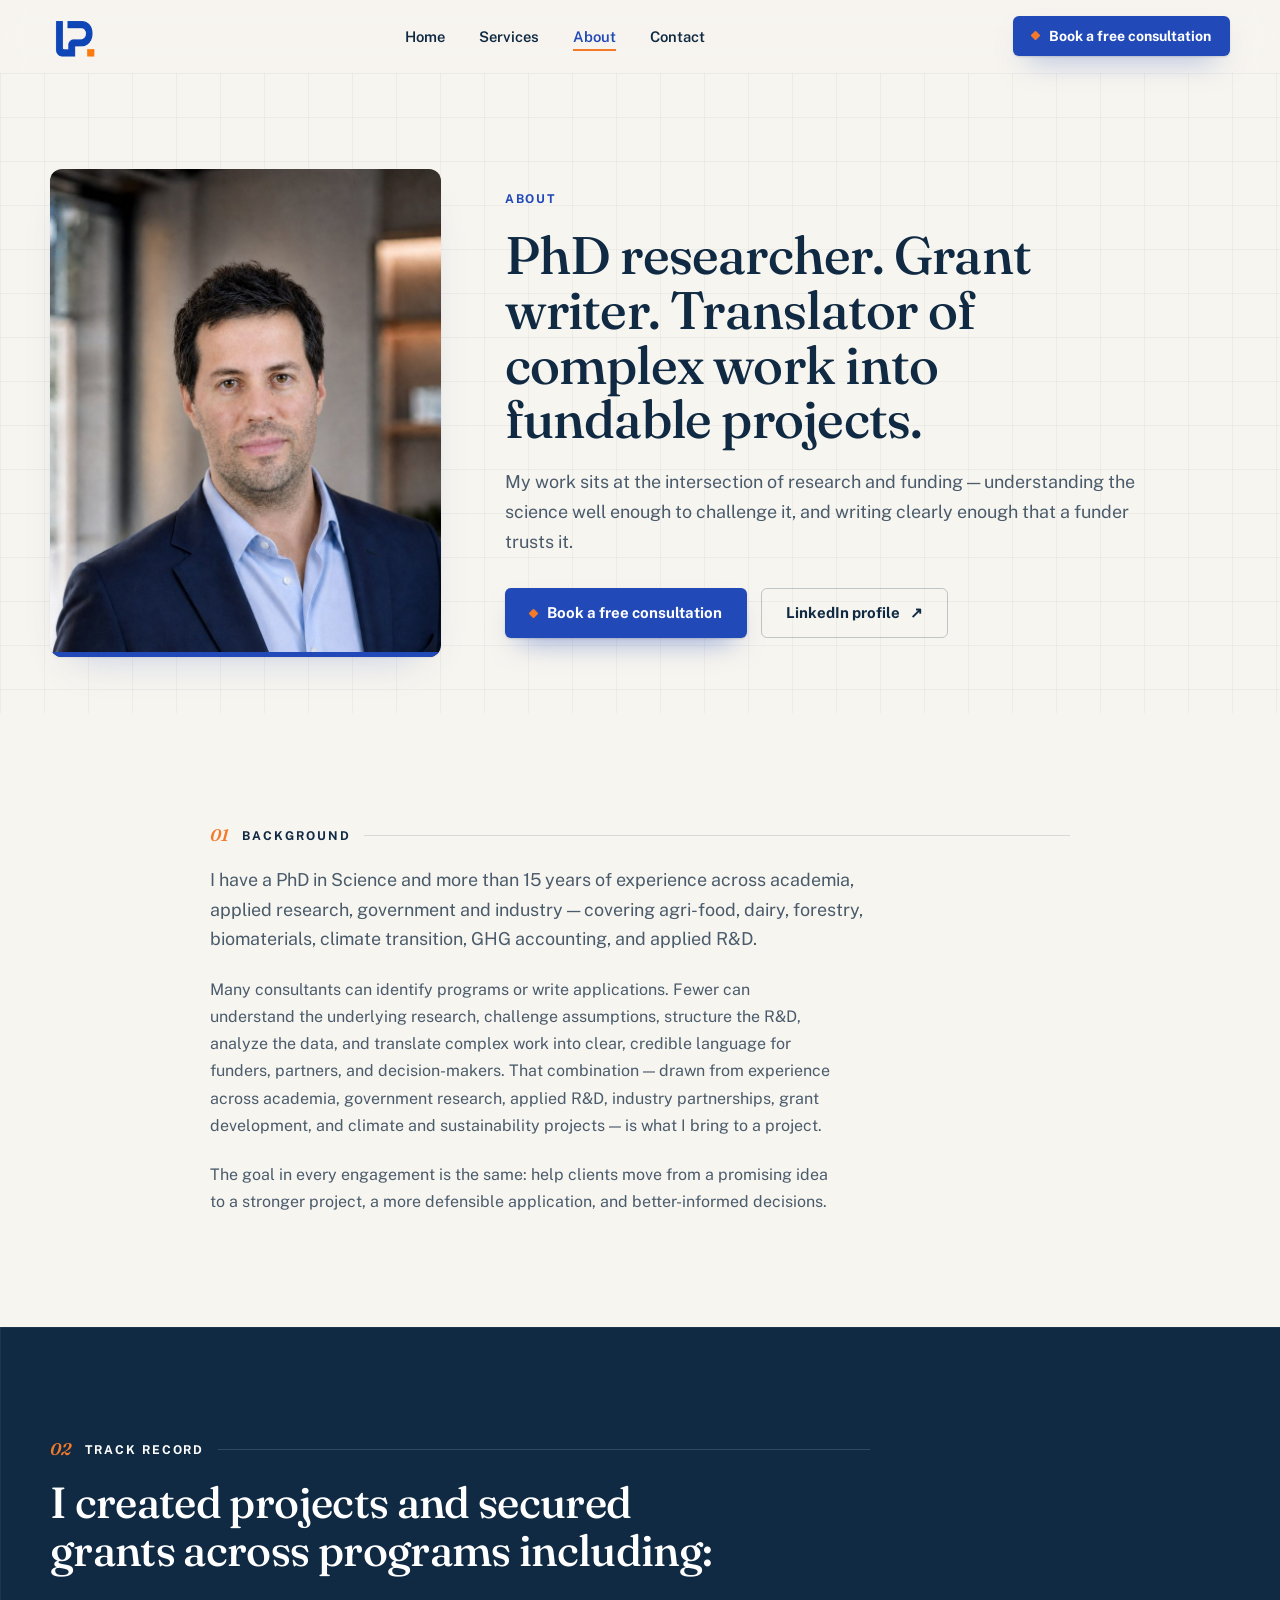
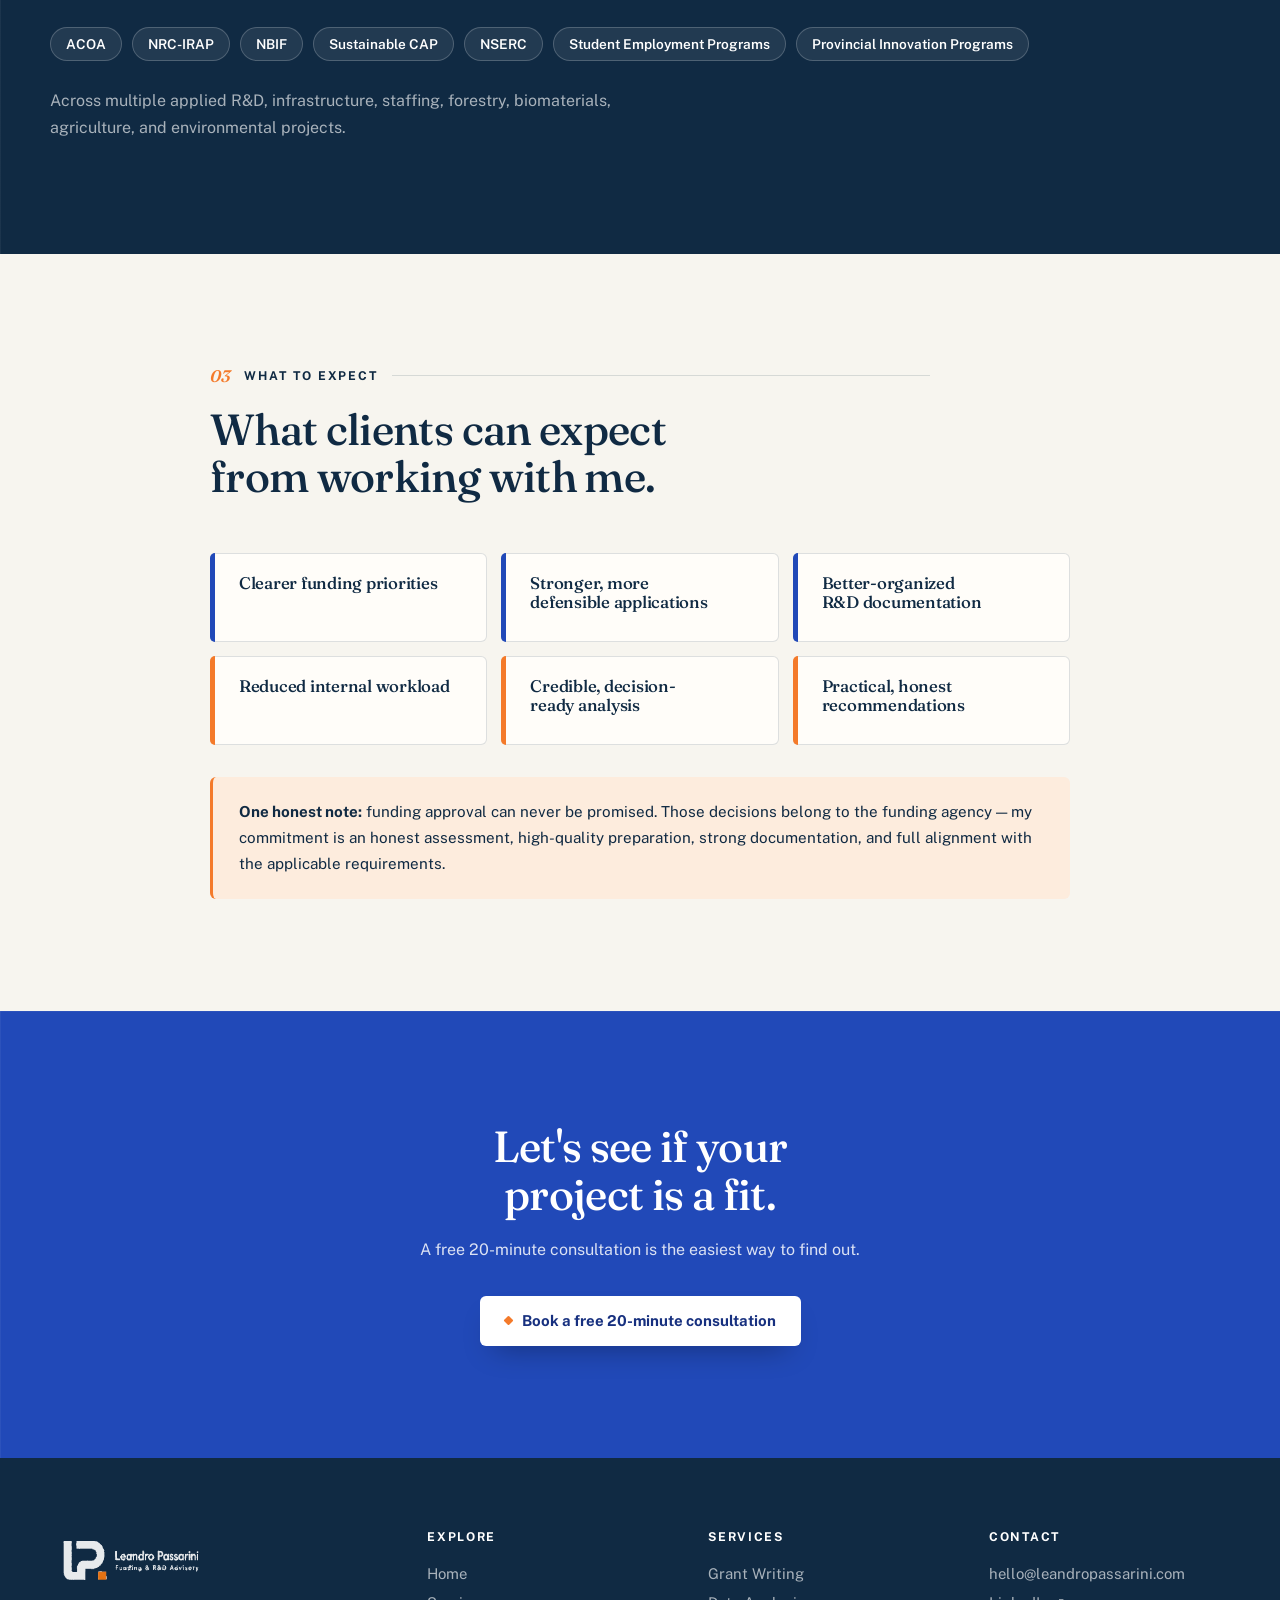
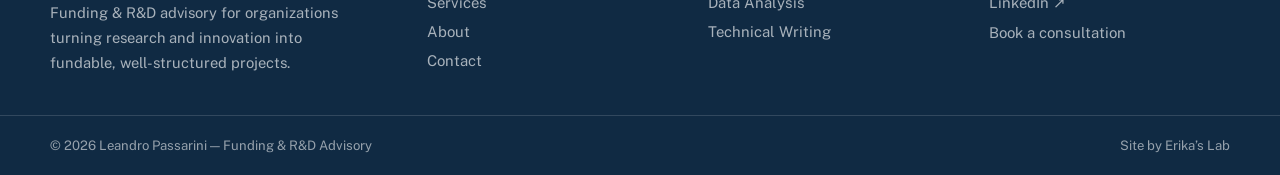
==== commit 5abd0183: "Improve visitor journey: reassurance, pain points, face, calmer motion - Add "Free / 20 minutes / No" ====
--- a/about.html
+++ b/about.html
@@ -87,7 +87,7 @@
 <section class="page-hero blueprint">
   <div class="container split split--center split--portrait">
     <figure class="portrait">
-      <img src="assets/img/leandro-headshot.jpg" alt="Portrait of Leandro Passarini" width="971" height="1620">
+      <img src="assets/img/leandro-headshot.jpg" alt="Portrait of Leandro Passarini" width="800" height="1335">
     </figure>
     <div>
       <p class="eyebrow">About</p>
@@ -170,6 +170,10 @@
 
 </main>
 
+<div class="mobile-cta">
+  <a href="contact.html" class="btn btn-primary btn-block"><span class="dot"></span>Book a free 20-minute consultation</a>
+</div>
+
 <footer class="site-footer">
   <div class="container footer-grid">
     <div>
--- a/assets/css/style.css
+++ b/assets/css/style.css
@@ -693,14 +693,14 @@
   border: 1px solid var(--line);
   border-radius: var(--radius-lg);
   box-shadow: var(--shadow-card);
-  animation: floatSlow 7s ease-in-out infinite;
+  animation: floatSlow 9s ease-in-out infinite;
   overflow: hidden;
 }
 .doc-back-2 .doc-card{ height: 100%; opacity: 0.5; animation-delay: -1s; }
 .doc-back-1 .doc-card{ height: 100%; opacity: 0.8; animation-delay: -3.2s; }
 @keyframes floatSlow{
   0%, 100%{ transform: translateY(0); }
-  50%{ transform: translateY(-10px); }
+  50%{ transform: translateY(-6px); }
 }
 .doc-front{
   position: relative;
@@ -783,25 +783,82 @@
 .doc-check path{ fill: none; stroke: #fff; stroke-width: 3.4; stroke-linecap: round; stroke-linejoin: round; }
 
 /* ============================================================
-   Marquee (Programs & funders)
+   Conversion & trust components
    ============================================================ */
-.marquee{
-  width: 100%;
-  overflow: hidden;
-  -webkit-mask-image: linear-gradient(90deg, transparent, black 6%, black 94%, transparent);
-  mask-image: linear-gradient(90deg, transparent, black 6%, black 94%, transparent);
-}
-.marquee-track{
-  display: flex;
-  align-items: center;
-  gap: 12px;
-  width: max-content;
-  animation: marqueeScroll 32s linear infinite;
-}
-.marquee:hover .marquee-track{ animation-play-state: paused; }
-@keyframes marqueeScroll{
-  from{ transform: translateX(0); }
-  to{ transform: translateX(calc(-50% - 6px)); }
+.reassure{
+  list-style: none; padding: 0; margin: 18px 0 0;
+  display: flex; flex-wrap: wrap; gap: 6px 20px;
+  font-size: .88rem; font-weight: 600; color: var(--ink-soft);
+}
+.reassure li{ display: inline-flex; align-items: center; gap: 7px; }
+.reassure li::before{
+  content: ""; width: 14px; height: 8px; margin-top: -4px;
+  border-left: 2px solid var(--orange); border-bottom: 2px solid var(--orange);
+  transform: rotate(-45deg);
+}
+.reassure--light{ justify-content: center; color: rgba(255,255,255,0.86); }
+
+.programs{ padding: 28px 0; border-block: 1px solid var(--line-soft); background: var(--paper); }
+.programs-row{ display: flex; align-items: center; gap: 16px 28px; flex-wrap: wrap; }
+.programs-title{
+  font-size: .76rem; font-weight: 700; letter-spacing: .14em; text-transform: uppercase;
+  color: var(--navy); flex-shrink: 0;
+}
+
+.pain{
+  background: var(--paper);
+  border: 1px solid var(--line);
+  border-radius: var(--radius);
+  padding: 26px;
+  display: flex; flex-direction: column; gap: 14px;
+}
+.pain-q{
+  font-family: var(--serif); font-size: 1.15rem; line-height: 1.4; color: var(--navy);
+}
+.pain-a{
+  font-size: .93rem; padding-top: 14px; border-top: 1px solid var(--line-soft); margin-top: auto;
+}
+.pain-a::before{ content: "→ "; color: var(--orange-deep); font-weight: 700; }
+
+.about-visual{ display: grid; grid-template-columns: minmax(0, 1fr); gap: 16px; max-width: 420px; }
+.portrait--dark{ box-shadow: 0 30px 60px -30px rgba(0,0,0,0.6); aspect-ratio: 1 / 1; max-width: none; }
+.portrait--dark::after{ background: var(--orange); }
+.stat-inline{ display: grid; grid-template-columns: repeat(3, auto); justify-content: space-between; gap: 20px; }
+.stat-inline .stat .num{ font-size: clamp(1.3rem, 1.8vw, 1.5rem); white-space: nowrap; }
+.stat-inline .stat .lbl{ font-size: .78rem; }
+.about-visual .panel-dark{ padding: 22px 22px; }
+
+.next-steps{ list-style: none; padding: 0; margin: 8px 0 0; display: grid; gap: 16px; counter-reset: ns; }
+.next-steps li{ display: grid; grid-template-columns: 30px 1fr; gap: 12px; align-items: start; font-size: .94rem; color: var(--ink-soft); line-height: 1.55; }
+.next-steps li::before{
+  counter-increment: ns; content: counter(ns);
+  width: 30px; height: 30px; border-radius: 50%;
+  display: flex; align-items: center; justify-content: center;
+  background: var(--blue-tint); color: var(--blue); font-weight: 700; font-size: .85rem;
+}
+.next-steps strong{ color: var(--navy); display: block; }
+
+.form-group-label{
+  display: flex; align-items: center; gap: 12px;
+  font-size: .76rem; font-weight: 700; letter-spacing: .12em; text-transform: uppercase; color: var(--ink-faint);
+  margin-top: 6px;
+}
+.form-group-label::after{ content: ""; flex: 1; height: 1px; background: var(--line); }
+
+/* Sticky mobile booking bar */
+.mobile-cta{
+  position: fixed; left: 0; right: 0; bottom: 0; z-index: 90;
+  padding: 12px var(--gutter) calc(12px + env(safe-area-inset-bottom));
+  background: rgba(247,245,239,0.94);
+  backdrop-filter: blur(10px); -webkit-backdrop-filter: blur(10px);
+  border-top: 1px solid var(--line);
+  transform: translateY(110%);
+  transition: transform .35s var(--ease);
+  display: none;
+}
+.mobile-cta.is-visible{ transform: none; }
+@media (max-width: 880px){
+  .mobile-cta{ display: block; }
 }
 
 /* ============================================================
@@ -821,14 +878,16 @@
 @media (prefers-reduced-motion: reduce){
   html{ scroll-behavior: auto; }
   *, *::before, *::after{ transition-duration: .01ms !important; }
-  .flow-text .word > span, .doc-card, .doc-page, .marquee-track{
+  .flow-text .word > span, .doc-card, .doc-page{
     animation: none !important;
     opacity: 1 !important;
     transform: none !important;
   }
   .doc-progress-fill{ animation: none !important; width: var(--target, 86%) !important; }
   .doc-page ~ .doc-page{ display: none; }
-  .marquee-track{ flex-wrap: wrap; width: 100%; }
-  .marquee-track [aria-hidden="true"]{ display: none; }
   .js .reveal{ opacity: 1; transform: none; }
 }
+
+@media (max-width: 520px){
+  .hero .btn-row .btn, .cta-band .btn-row .btn{ width: 100%; }
+}
